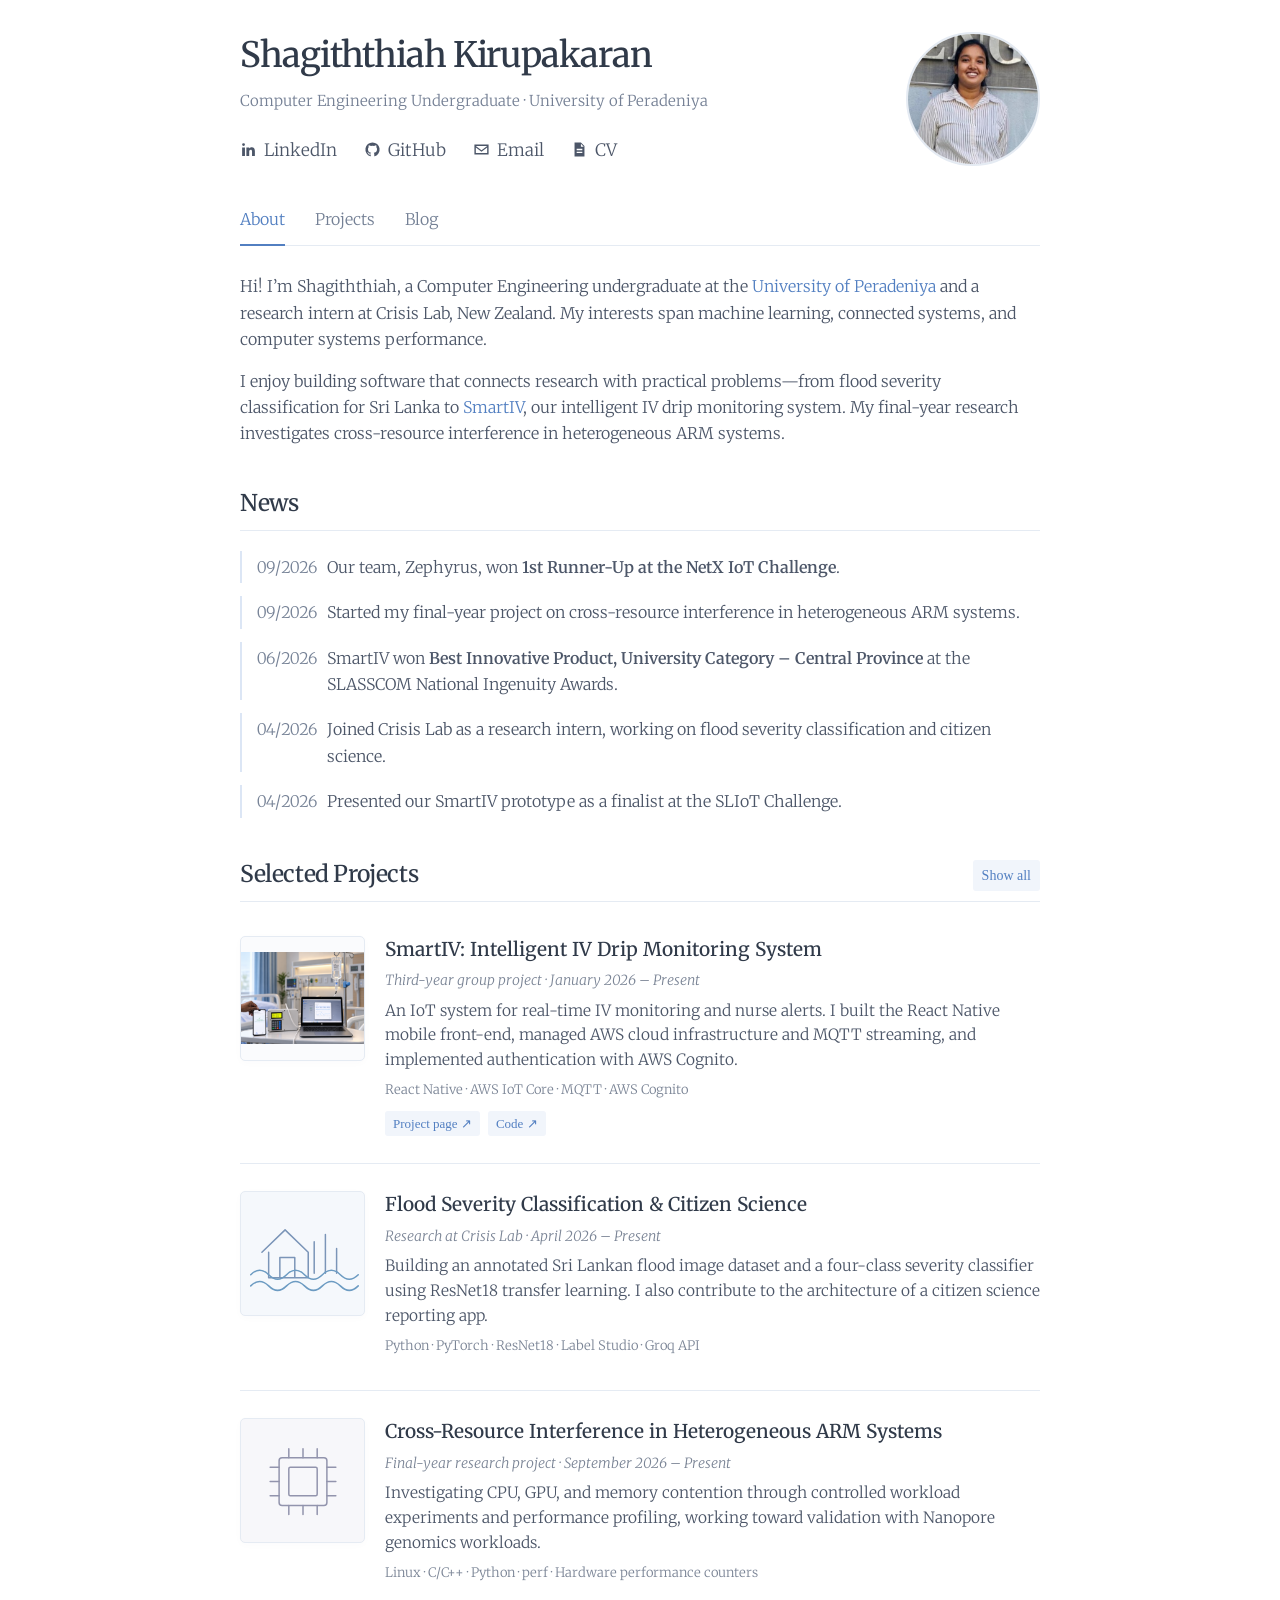
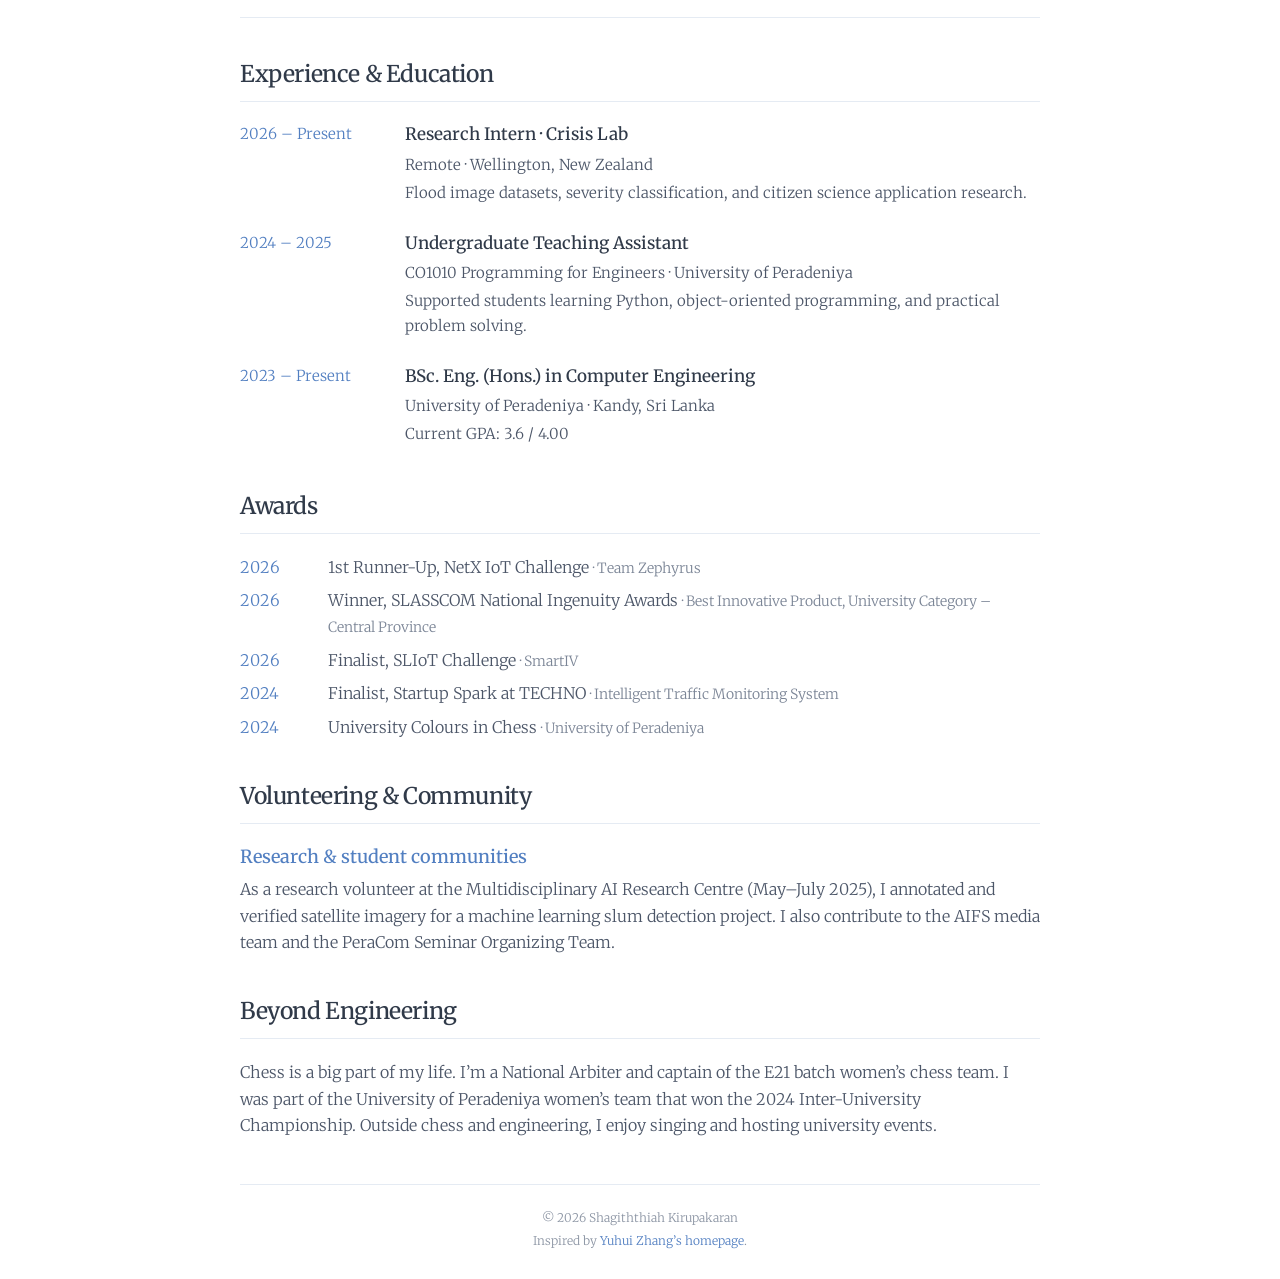
==== docs/index.html @ 78254ad8 "Serve portfolio homepage explicitly and match reference typography" ====
<!doctype html>
<html lang="en">
<head>
  <meta charset="utf-8">
  <meta name="viewport" content="width=device-width, initial-scale=1">
  <meta name="description" content="Shagiththiah Kirupakaran — Computer Engineering undergraduate at the University of Peradeniya. Research, software, connected systems, and writing.">
  <meta name="theme-color" content="#ffffff">
  <title>Shagiththiah Kirupakaran</title>
  <link rel="icon" href="assets/favicon.svg" type="image/svg+xml">
  <link rel="preconnect" href="https://fonts.googleapis.com">
  <link rel="preconnect" href="https://fonts.gstatic.com" crossorigin>
  <link href="https://fonts.googleapis.com/css2?family=Merriweather:wght@300;400;500;600&display=swap" rel="stylesheet">
  <link rel="stylesheet" href="style.css?v=20261015b">
  <script src="script.js?v=20261015b" defer></script>
</head>
<body>
  <a class="skip-link" href="#main">Skip to content</a>
  <div class="page">
    <header class="profile">
      <div class="profile-copy">
        <h1>Shagiththiah Kirupakaran</h1>
        <p class="subtitle">Computer Engineering Undergraduate · University of Peradeniya</p>
        <div class="social-links">
          <a href="https://www.linkedin.com/in/shagiththiah-kirupakaran-608457254" target="_blank" rel="noopener noreferrer"><svg aria-hidden="true" viewBox="0 0 24 24"><path d="M5 3a2 2 0 1 0 0 4 2 2 0 0 0 0-4ZM3 9h4v12H3V9Zm6 0h4v1.7c.7-1.2 1.8-2 3.6-2 3.1 0 4.4 1.8 4.4 5.4V21h-4v-6.1c0-1.8-.6-2.7-1.9-2.7-1.4 0-2.1 1-2.1 2.7V21H9V9Z"/></svg>LinkedIn</a>
          <a href="https://github.com/shagiththiah" target="_blank" rel="noopener noreferrer"><svg aria-hidden="true" viewBox="0 0 24 24"><path d="M12 2a10 10 0 0 0-3.16 19.49c.5.09.68-.22.68-.48v-1.86c-2.78.6-3.37-1.18-3.37-1.18-.45-1.15-1.11-1.46-1.11-1.46-.91-.62.07-.61.07-.61 1 .07 1.53 1.03 1.53 1.03.89 1.53 2.34 1.09 2.91.83.09-.65.35-1.09.64-1.34-2.22-.25-4.56-1.11-4.56-4.94 0-1.09.39-1.99 1.03-2.69-.1-.25-.45-1.27.1-2.65 0 0 .84-.27 2.75 1.03a9.6 9.6 0 0 1 5 0c1.91-1.3 2.75-1.03 2.75-1.03.55 1.38.2 2.4.1 2.65.64.7 1.03 1.6 1.03 2.69 0 3.84-2.34 4.69-4.57 4.94.36.31.68.92.68 1.85v2.74c0 .27.18.58.69.48A10 10 0 0 0 12 2Z"/></svg>GitHub</a>
          <a href="mailto:shagikirupa16@gmail.com"><svg aria-hidden="true" viewBox="0 0 24 24"><path d="M2 5h20v14H2V5Zm2 2 8 6 8-6H4Zm16 10V9l-8 6-8-6v8h16Z"/></svg>Email</a>
          <a href="assets/shagiththiah-kirupakaran-cv.pdf" target="_blank" rel="noopener"><svg aria-hidden="true" viewBox="0 0 24 24"><path d="M5 2h9l5 5v15H5V2Zm9 2v4h4l-4-4ZM8 11v2h8v-2H8Zm0 4v2h8v-2H8Z"/></svg>CV</a>
        </div>
      </div>
      <div class="portrait"><img src="assets/profile.jpeg" alt="Shagiththiah Kirupakaran" width="134" height="134"></div>
    </header>
    <nav class="tabs" aria-label="Main navigation">
      <a href="#about" data-page="about" aria-current="page">About</a>
      <a href="#projects" data-page="projects">Projects</a>
      <a href="#blog" data-page="blog">Blog</a>
    </nav>
    <main id="main" tabindex="-1">
      <div id="about-page">
        <section class="introduction" aria-label="About me">
          <p>Hi! I’m Shagiththiah, a Computer Engineering undergraduate at the <a href="https://www.pdn.ac.lk/">University of Peradeniya</a> and a research intern at Crisis Lab, New Zealand. My interests span machine learning, connected systems, and computer systems performance.</p>
          <p>I enjoy building software that connects research with practical problems—from flood severity classification for Sri Lanka to <a href="https://cepdnaclk.github.io/e21-3yp-Smart-IV/">SmartIV</a>, our intelligent IV drip monitoring system. My final-year research investigates cross-resource interference in heterogeneous ARM systems.</p>
        </section>
        <section class="section" aria-labelledby="news-heading">
          <h2 id="news-heading">News</h2>
          <ul class="news-list">
            <li><time datetime="2026-09">09/2026</time><span>Our team, Zephyrus, won <strong>1st Runner-Up at the NetX IoT Challenge</strong>.</span></li>
            <li><time datetime="2026-09">09/2026</time><span>Started my final-year project on cross-resource interference in heterogeneous ARM systems.</span></li>
            <li><time datetime="2026-06">06/2026</time><span>SmartIV won <strong>Best Innovative Product, University Category – Central Province</strong> at the SLASSCOM National Ingenuity Awards.</span></li>
            <li><time datetime="2026-04">04/2026</time><span>Joined Crisis Lab as a research intern, working on flood severity classification and citizen science.</span></li>
            <li><time datetime="2026-04">04/2026</time><span>Presented our SmartIV prototype as a finalist at the SLIoT Challenge.</span></li>
          </ul>
        </section>
        <section class="section" id="projects-section" aria-labelledby="projects-heading">
          <div class="section-heading"><h2 id="projects-heading">Selected Projects</h2><button class="subtle-button" id="show-projects" aria-expanded="false" aria-controls="more-projects">Show all</button></div>
          <article class="project">
            <a class="project-image" href="https://cepdnaclk.github.io/e21-3yp-Smart-IV/" aria-label="View SmartIV project"><img src="assets/smartiv.png" alt="SmartIV bedside monitoring device" width="150" height="140" loading="lazy"></a>
            <div><h3><a href="https://cepdnaclk.github.io/e21-3yp-Smart-IV/">SmartIV: Intelligent IV Drip Monitoring System</a></h3><p class="project-meta">Third-year group project · January 2026 – Present</p><p>An IoT system for real-time IV monitoring and nurse alerts. I built the React Native mobile front-end, managed AWS cloud infrastructure and MQTT streaming, and implemented authentication with AWS Cognito.</p><p class="technologies">React Native · AWS IoT Core · MQTT · AWS Cognito</p><div class="resource-links"><a href="https://cepdnaclk.github.io/e21-3yp-Smart-IV/">Project page ↗</a><a href="https://github.com/cepdnaclk/e21-3yp-Smart-IV">Code ↗</a></div></div>
          </article>
          <article class="project">
            <div class="project-graphic flood" aria-hidden="true"><svg viewBox="0 0 150 120"><path d="M20 58 51 28 82 58V92H29V58M44 92V65H64V92M90 44V86M105 34V86M120 53V86"/><path class="water" d="M5 88q12-12 24 0t24 0t24 0t24 0t24 0t24 0M5 103q12-12 24 0t24 0t24 0t24 0t24 0t24 0"/></svg></div>
            <div><h3>Flood Severity Classification &amp; Citizen Science</h3><p class="project-meta">Research at Crisis Lab · April 2026 – Present</p><p>Building an annotated Sri Lankan flood image dataset and a four-class severity classifier using ResNet18 transfer learning. I also contribute to the architecture of a citizen science reporting app.</p><p class="technologies">Python · PyTorch · ResNet18 · Label Studio · Groq API</p></div>
          </article>
          <article class="project">
            <div class="project-graphic chip" aria-hidden="true"><svg viewBox="0 0 150 120"><rect x="43" y="29" width="64" height="64" rx="4"/><rect x="56" y="42" width="38" height="38" rx="2"/><path d="M56 17v12m19-12v12m19-12v12M56 93v12m19-12v12m19-12v12M31 42h12m-12 19h12m-12 19h12m64-38h12m-12 19h12m-12 19h12"/></svg></div>
            <div><h3>Cross-Resource Interference in Heterogeneous ARM Systems</h3><p class="project-meta">Final-year research project · September 2026 – Present</p><p>Investigating CPU, GPU, and memory contention through controlled workload experiments and performance profiling, working toward validation with Nanopore genomics workloads.</p><p class="technologies">Linux · C/C++ · Python · perf · Hardware performance counters</p></div>
          </article>
          <div id="more-projects" hidden>
            <article class="project text-project"><div><h3>Voting Dynamics Using Agent-Based Modelling</h3><p class="project-meta">Personal project · December 2025</p><p>Simulated opinion formation and polarization across social networks, exploring how social influence, noise, and committed voters affect consensus.</p><p class="technologies">Python · NumPy · NetworkX · Matplotlib</p></div></article>
            <article class="project text-project"><div><h3>EngEx 2025 Registration Portal</h3><p class="project-meta">Second-year group project · August – November 2025</p><p>Developed authentication and individual/batch visitor registration with JWT sessions, integrated with RFID tag linking for the engineering exhibition.</p><p class="technologies">React · Node.js · Express · PostgreSQL</p></div></article>
          </div>
        </section>
        <section class="section" aria-labelledby="experience-heading"><h2 id="experience-heading">Experience &amp; Education</h2>
          <div class="detail-row"><span class="date">2026 – Present</span><div><h3>Research Intern · Crisis Lab</h3><p>Remote · Wellington, New Zealand</p><p>Flood image datasets, severity classification, and citizen science application research.</p></div></div>
          <div class="detail-row"><span class="date">2024 – 2025</span><div><h3>Undergraduate Teaching Assistant</h3><p>CO1010 Programming for Engineers · University of Peradeniya</p><p>Supported students learning Python, object-oriented programming, and practical problem solving.</p></div></div>
          <div class="detail-row"><span class="date">2023 – Present</span><div><h3>BSc. Eng. (Hons.) in Computer Engineering</h3><p>University of Peradeniya · Kandy, Sri Lanka</p><p>Current GPA: 3.6 / 4.00</p></div></div>
        </section>
        <section class="section" aria-labelledby="awards-heading"><h2 id="awards-heading">Awards</h2><dl class="awards">
          <div><dt>2026</dt><dd>1st Runner-Up, NetX IoT Challenge <span>· Team Zephyrus</span></dd></div>
          <div><dt>2026</dt><dd>Winner, SLASSCOM National Ingenuity Awards <span>· Best Innovative Product, University Category – Central Province</span></dd></div>
          <div><dt>2026</dt><dd>Finalist, SLIoT Challenge <span>· SmartIV</span></dd></div>
          <div><dt>2024</dt><dd>Finalist, Startup Spark at TECHNO <span>· Intelligent Traffic Monitoring System</span></dd></div>
          <div><dt>2024</dt><dd>University Colours in Chess <span>· University of Peradeniya</span></dd></div>
        </dl></section>
        <section class="section" aria-labelledby="service-heading"><h2 id="service-heading">Volunteering &amp; Community</h2>
          <h3 class="blue-heading">Research &amp; student communities</h3><p>As a research volunteer at the Multidisciplinary AI Research Centre (May–July 2025), I annotated and verified satellite imagery for a machine learning slum detection project. I also contribute to the AIFS media team and the PeraCom Seminar Organizing Team.</p>
        </section>
        <section class="section" aria-labelledby="beyond-heading"><h2 id="beyond-heading">Beyond Engineering</h2><p>Chess is a big part of my life. I’m a National Arbiter and captain of the E21 batch women’s chess team. I was part of the University of Peradeniya women’s team that won the 2024 Inter-University Championship. Outside chess and engineering, I enjoy singing and hosting university events.</p></section>
      </div>
      <section id="blog-page" class="section blog-page" hidden aria-labelledby="blog-heading">
        <h2 id="blog-heading">Blog</h2><p class="blog-intro">Notes on research, engineering, and things I’m learning along the way.</p>
        <div class="empty-blog"><svg aria-hidden="true" viewBox="0 0 48 48"><path d="M12 7h19l6 6v28H12V7Zm18 0v8h7M18 22h13M18 28h13M18 34h8"/></svg><h3>Writing is on the way.</h3><p>No posts published yet. Check back for future notes.</p><a href="#projects">Explore my projects in the meantime →</a></div>
      </section>
    </main>
    <footer><p>© <span id="year">2026</span> Shagiththiah Kirupakaran</p><p>Inspired by <a href="https://cs.stanford.edu/~yuhuiz/">Yuhui Zhang’s homepage</a>.</p></footer>
  </div>
</body>
</html>
---- docs/style.css ----
:root{color-scheme:light;--text:#4c5668;--heading:#303a49;--blue:#527fc1;--rule:#e5ebf3;--soft:#f1f5fb}*{box-sizing:border-box}html{scroll-behavior:smooth;scroll-padding-top:28px}body{margin:0;background:#fff;color:var(--text);font-family:'Merriweather',Georgia,'Times New Roman',serif;font-size:16px;font-weight:300;line-height:1.65}a{color:var(--blue);text-decoration:none}a:hover{text-decoration:underline}a:focus-visible,button:focus-visible{outline:2px solid var(--blue);outline-offset:5px}.page{max-width:848px;margin:0 auto;padding:32px 24px 24px}.profile{display:flex;align-items:center;justify-content:space-between;gap:32px;padding-bottom:30px}.profile-copy{flex:1}h1{font-size:35px;font-weight:500;letter-spacing:-1.1px;line-height:1.25;margin:0 0 11px;color:var(--heading)}.subtitle{font-size:15px;margin:0 0 22px;color:#758095}.social-links{display:flex;gap:27px;flex-wrap:wrap}.social-links a{display:inline-flex;align-items:center;gap:7px;color:var(--text);font-size:17px}.social-links svg{height:17px;width:17px;fill:currentColor}.portrait{height:134px;width:134px;flex-shrink:0;display:grid;place-items:center;border-radius:50%;border:2px solid var(--rule);background:#f1f5f9;overflow:hidden;color:#7384a0;font-size:37px}.portrait img{width:100%;height:100%;object-fit:cover}.tabs{display:flex;gap:30px;border-bottom:1px solid var(--rule);margin-bottom:27px}.tabs a{padding:10px 0 12px;color:#748095;font-size:16px;border-bottom:2px solid transparent;margin-bottom:-1px}.tabs a[aria-current=page]{color:var(--blue);border-color:var(--blue)}.introduction p{margin:0 0 15px}.section{margin-top:40px}h2{font-size:23px;line-height:1.35;color:var(--heading);font-weight:500;margin:0 0 20px;padding-bottom:12px;border-bottom:1px solid var(--rule);letter-spacing:-.4px}h3{font-size:19px;line-height:1.45;font-weight:500;color:var(--heading);margin:0 0 6px}p{margin:0 0 12px}strong{font-weight:600}.news-list{list-style:none;margin:0;padding:0;display:grid;gap:13px}.news-list li{border-left:2px solid #dce6f5;padding:3px 0 3px 15px;display:flex;gap:10px;font-size:16px}.news-list time{white-space:nowrap;color:#778397;font-variant-numeric:tabular-nums}.section-heading{display:flex;align-items:start;justify-content:space-between;gap:15px;border-bottom:1px solid var(--rule);margin-bottom:7px}.section-heading h2{border:0;margin:0}.subtle-button,.resource-links a{font:14px/1.5 Georgia,serif;background:var(--soft);color:var(--blue);border:0;border-radius:3px;padding:5px 9px}.subtle-button{cursor:pointer;margin-top:2px}.subtle-button:hover{background:#e7eef9}.project{display:grid;grid-template-columns:125px 1fr;gap:20px;padding:27px 0;border-bottom:1px solid var(--rule)}.project h3 a{color:var(--heading)}.project p{font-size:15.5px;margin:0 0 7px;line-height:1.6}.project .project-meta{color:#7b8596;font-size:14px;font-style:italic}.project .technologies{color:#7b8596;font-size:13px}.project-image,.project-graphic{height:125px;width:125px;border:1px solid var(--rule);border-radius:5px;overflow:hidden;box-shadow:0 2px 8px #25395d05;background:#fafbfd}.project-image img{width:100%;height:100%;object-fit:contain}.project-graphic{display:grid;place-items:center;background:#f5f8fc}.project-graphic svg{width:112px;fill:none;stroke:#7b95b8;stroke-width:2;stroke-linejoin:round;stroke-linecap:round}.project-graphic .water{stroke:#6c9bc2}.chip{background:#f7f7fa}.chip svg{stroke:#9294ad}.resource-links{display:flex;gap:8px;margin-top:10px}.resource-links a{font-size:13px;padding:3px 8px}.text-project{display:block;padding-left:145px}.detail-row{display:grid;grid-template-columns:142px 1fr;gap:23px;margin-bottom:22px}.date{font-size:15px;color:var(--blue)}.detail-row h3{font-size:17px}.detail-row p{font-size:15px;margin:0 0 3px}.awards{margin:0}.awards>div{display:grid;grid-template-columns:70px 1fr;gap:18px;margin:7px 0}.awards dt{color:var(--blue)}.awards dd{margin:0;font-size:16px}.awards dd span{color:#7b8596;font-size:14px}.blue-heading{color:var(--blue);font-size:18px}.blog-page{margin-top:32px;min-height:430px}.blog-intro{color:#758095}.empty-blog{text-align:center;padding:55px 20px 65px;margin-top:30px;background:#fafbfd;border:1px solid var(--rule);border-radius:4px}.empty-blog svg{width:43px;fill:none;stroke:#8da3c0;stroke-width:1.5;margin-bottom:16px}.empty-blog h3{font-size:23px}.empty-blog p{color:#7b8596;font-size:16px}.empty-blog a{font-size:15px}footer{border-top:1px solid var(--rule);margin-top:45px;padding-top:23px;text-align:center;color:#8b94a3;font-size:12px}footer p{margin:0 0 4px}.skip-link{position:absolute;top:-60px;left:15px;background:white;padding:10px;z-index:5}.skip-link:focus{top:10px}[hidden]{display:none!important}main:focus{outline:none}@media(min-width:1450px){.page{padding-top:32px}}@media(max-width:650px){body{font-size:16px}.page{padding:30px 22px 20px}.profile{gap:16px;align-items:flex-start;padding-bottom:22px}h1{font-size:27px;letter-spacing:-.7px}.subtitle{font-size:13px;margin-bottom:16px}.portrait{height:83px;width:83px;font-size:26px}.social-links{gap:13px}.social-links a{font-size:14px;gap:4px}.social-links svg{height:14px;width:14px}.tabs{gap:28px}.section{margin-top:32px}h2{font-size:24px}.news-list li{display:block;font-size:15px}.news-list time{margin-right:9px}.project{grid-template-columns:95px 1fr;gap:16px;padding:22px 0}.project-image,.project-graphic{width:95px;height:95px}.project-graphic svg{width:85px}.project h3{font-size:17px}.project p{font-size:14px}.text-project{padding-left:0}.detail-row{grid-template-columns:100px 1fr;gap:10px}.date{font-size:13px}.awards>div{grid-template-columns:43px 1fr;gap:13px}.awards dd{font-size:15px}}@media(max-width:400px){.page{padding-left:17px;padding-right:17px}.portrait{width:65px;height:65px}h1{font-size:24px}.project{grid-template-columns:1fr}.project-image,.project-graphic{width:110px;height:100px}.social-links{gap:10px}}@media(prefers-reduced-motion:reduce){html{scroll-behavior:auto}}

.portrait img{object-position:50% 22%;transform:scale(1.65);transform-origin:50% 22%}
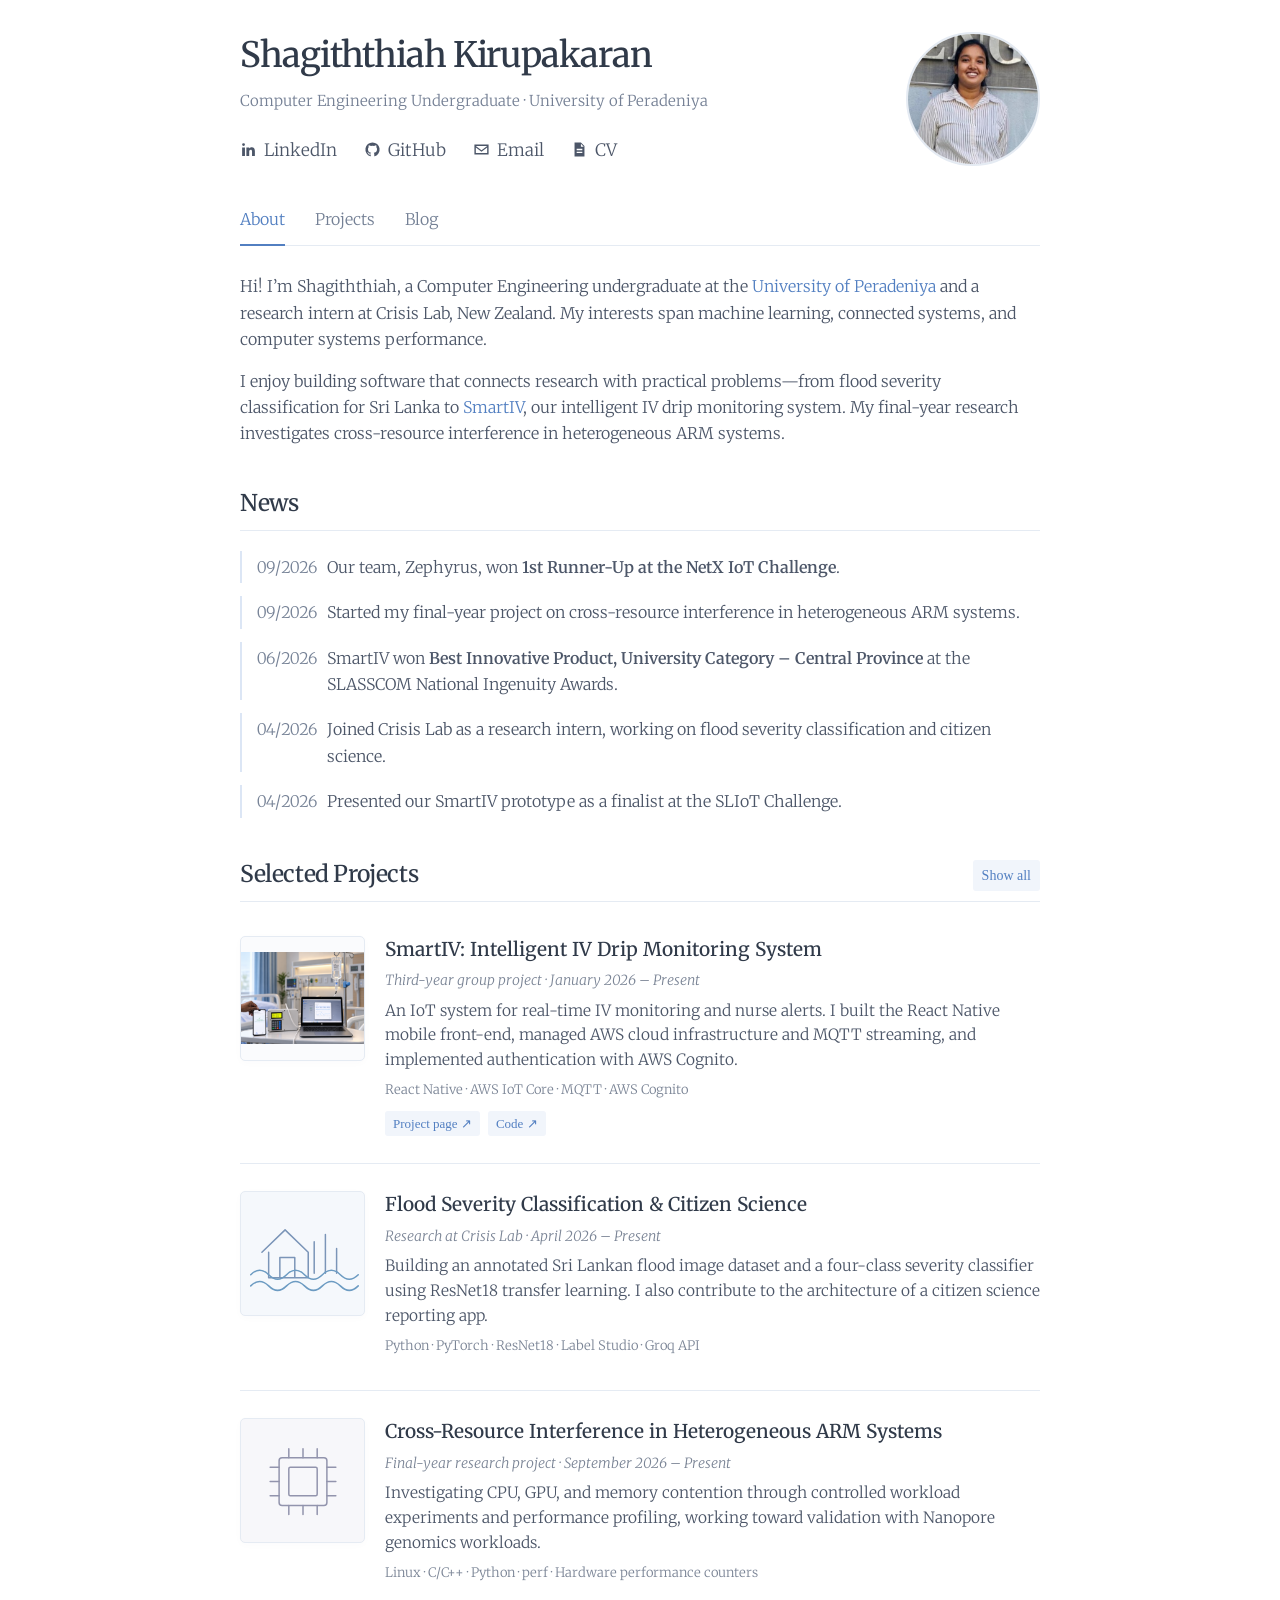
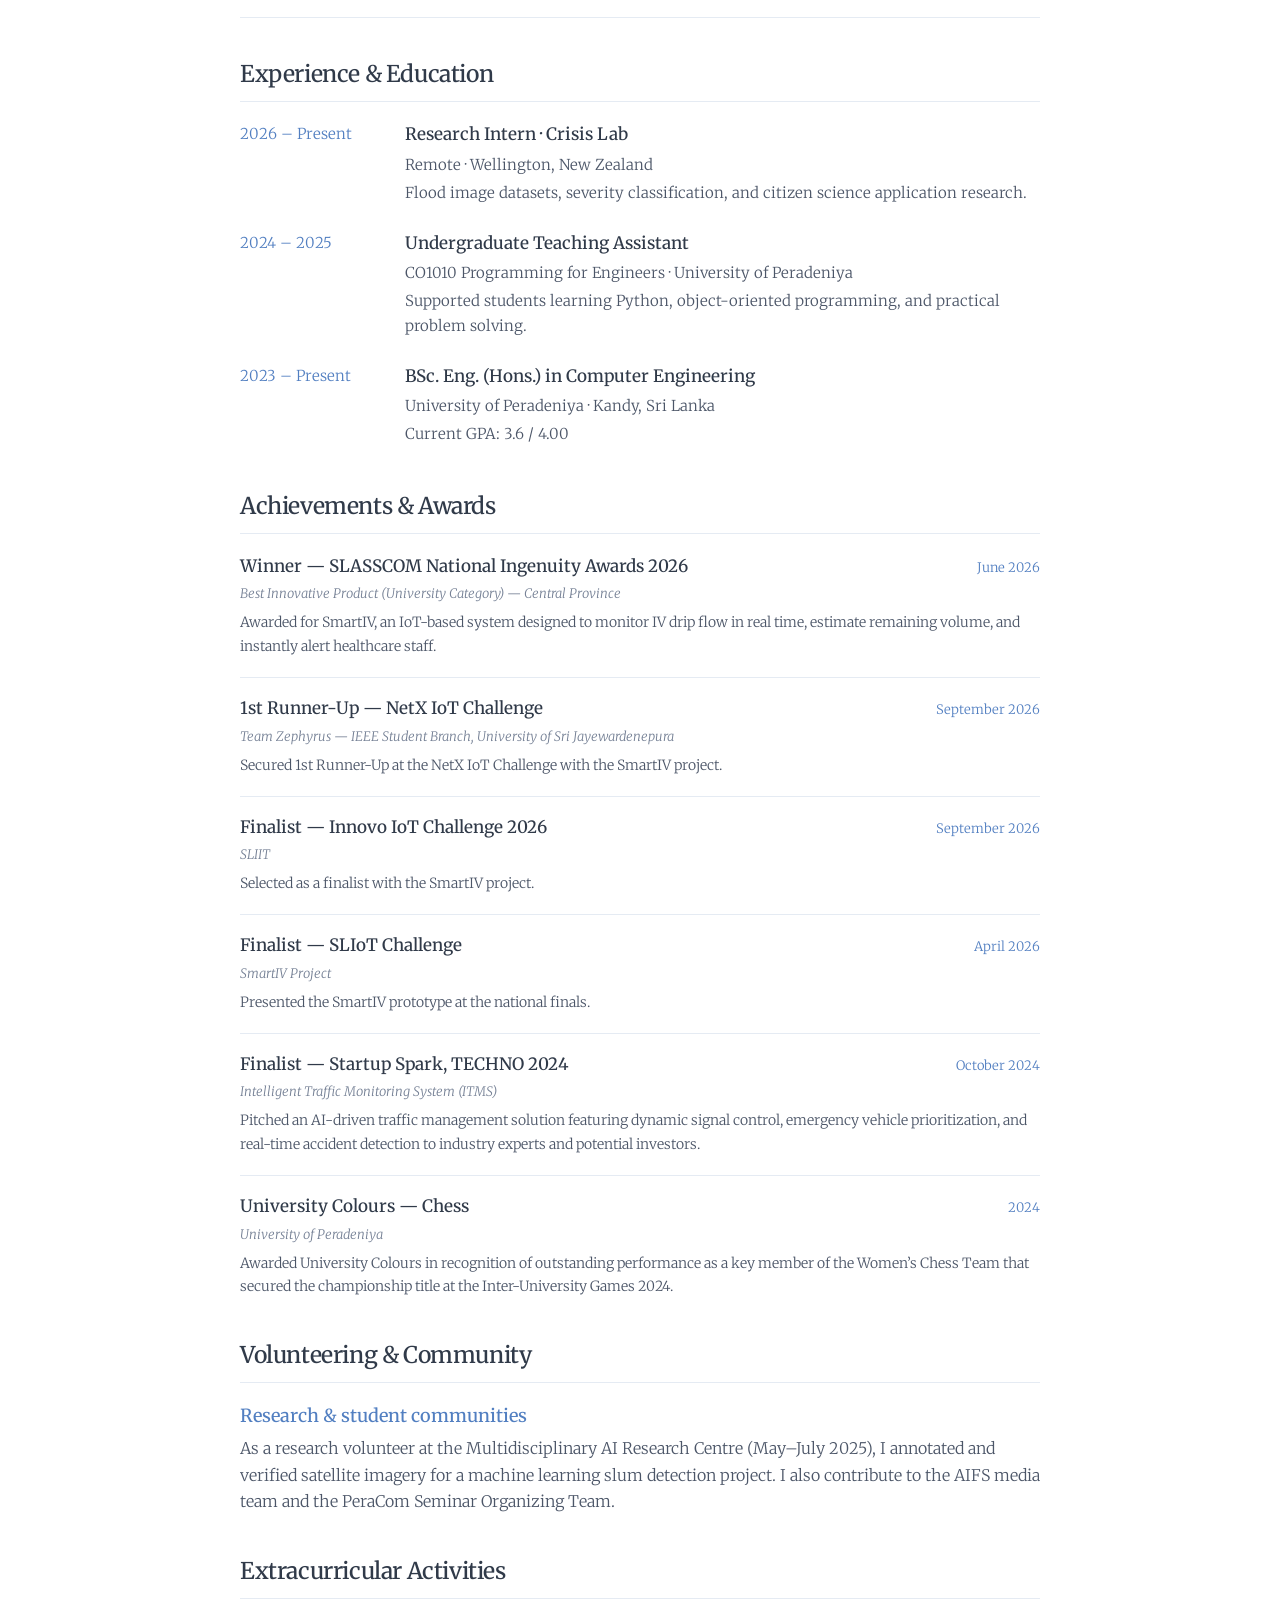
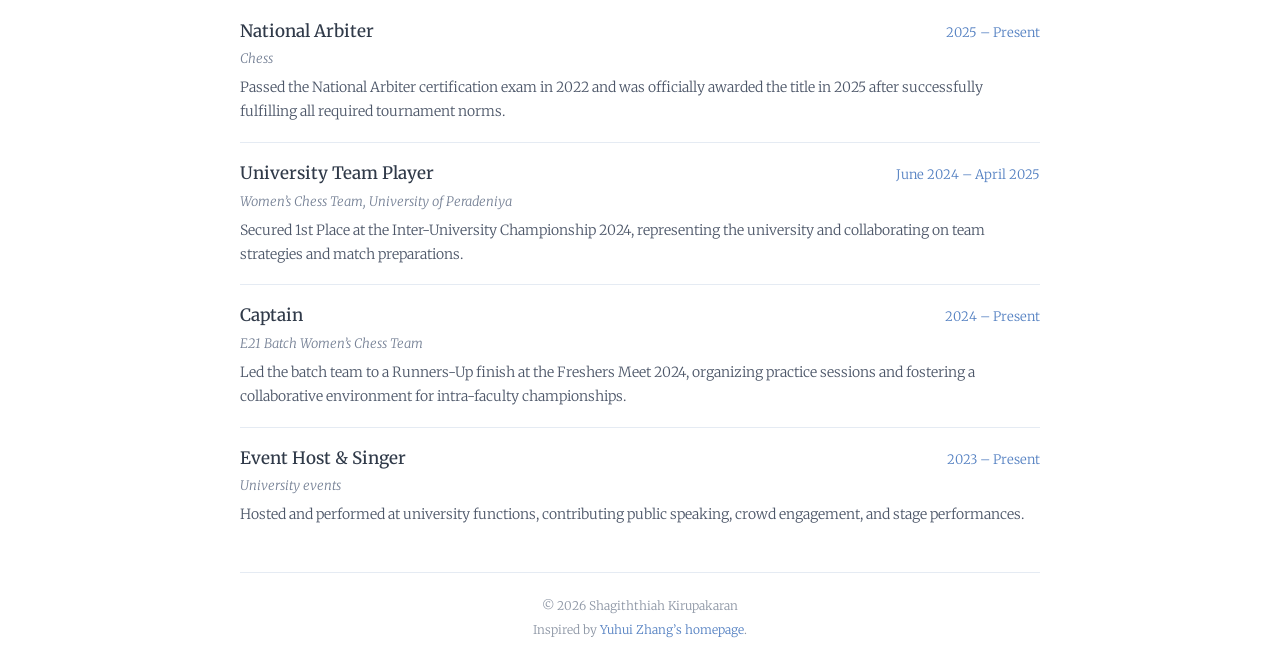
==== commit aba78fdc: "Expand awards and separate extracurricular roles with dates and descriptions" ====
--- a/docs/index.html
+++ b/docs/index.html
@@ -10,8 +10,8 @@
   <link rel="preconnect" href="https://fonts.googleapis.com">
   <link rel="preconnect" href="https://fonts.gstatic.com" crossorigin>
   <link href="https://fonts.googleapis.com/css2?family=Merriweather:wght@300;400;500;600&display=swap" rel="stylesheet">
-  <link rel="stylesheet" href="style.css?v=20261015b">
-  <script src="script.js?v=20261015b" defer></script>
+  <link rel="stylesheet" href="style.css?v=20261015c">
+  <script src="script.js?v=20261015c" defer></script>
 </head>
 <body>
   <a class="skip-link" href="#main">Skip to content</a>
@@ -74,17 +74,69 @@
           <div class="detail-row"><span class="date">2024 – 2025</span><div><h3>Undergraduate Teaching Assistant</h3><p>CO1010 Programming for Engineers · University of Peradeniya</p><p>Supported students learning Python, object-oriented programming, and practical problem solving.</p></div></div>
           <div class="detail-row"><span class="date">2023 – Present</span><div><h3>BSc. Eng. (Hons.) in Computer Engineering</h3><p>University of Peradeniya · Kandy, Sri Lanka</p><p>Current GPA: 3.6 / 4.00</p></div></div>
         </section>
-        <section class="section" aria-labelledby="awards-heading"><h2 id="awards-heading">Awards</h2><dl class="awards">
-          <div><dt>2026</dt><dd>1st Runner-Up, NetX IoT Challenge <span>· Team Zephyrus</span></dd></div>
-          <div><dt>2026</dt><dd>Winner, SLASSCOM National Ingenuity Awards <span>· Best Innovative Product, University Category – Central Province</span></dd></div>
-          <div><dt>2026</dt><dd>Finalist, SLIoT Challenge <span>· SmartIV</span></dd></div>
-          <div><dt>2024</dt><dd>Finalist, Startup Spark at TECHNO <span>· Intelligent Traffic Monitoring System</span></dd></div>
-          <div><dt>2024</dt><dd>University Colours in Chess <span>· University of Peradeniya</span></dd></div>
-        </dl></section>
+        <section class="section" aria-labelledby="awards-heading">
+          <h2 id="awards-heading">Achievements &amp; Awards</h2>
+          <div class="achievement-list">
+            <article class="achievement">
+              <div class="entry-heading"><h3>Winner — SLASSCOM National Ingenuity Awards 2026</h3><span class="date">June 2026</span></div>
+              <p class="entry-context">Best Innovative Product (University Category) — Central Province</p>
+              <p>Awarded for SmartIV, an IoT-based system designed to monitor IV drip flow in real time, estimate remaining volume, and instantly alert healthcare staff.</p>
+            </article>
+            <article class="achievement">
+              <div class="entry-heading"><h3>1st Runner-Up — NetX IoT Challenge</h3><span class="date">September 2026</span></div>
+              <p class="entry-context">Team Zephyrus — IEEE Student Branch, University of Sri Jayewardenepura</p>
+              <p>Secured 1st Runner-Up at the NetX IoT Challenge with the SmartIV project.</p>
+            </article>
+            <article class="achievement">
+              <div class="entry-heading"><h3>Finalist — Innovo IoT Challenge 2026</h3><span class="date">September 2026</span></div>
+              <p class="entry-context">SLIIT</p>
+              <p>Selected as a finalist with the SmartIV project.</p>
+            </article>
+            <article class="achievement">
+              <div class="entry-heading"><h3>Finalist — SLIoT Challenge</h3><span class="date">April 2026</span></div>
+              <p class="entry-context">SmartIV Project</p>
+              <p>Presented the SmartIV prototype at the national finals.</p>
+            </article>
+            <article class="achievement">
+              <div class="entry-heading"><h3>Finalist — Startup Spark, TECHNO 2024</h3><span class="date">October 2024</span></div>
+              <p class="entry-context">Intelligent Traffic Monitoring System (ITMS)</p>
+              <p>Pitched an AI-driven traffic management solution featuring dynamic signal control, emergency vehicle prioritization, and real-time accident detection to industry experts and potential investors.</p>
+            </article>
+            <article class="achievement">
+              <div class="entry-heading"><h3>University Colours — Chess</h3><span class="date">2024</span></div>
+              <p class="entry-context">University of Peradeniya</p>
+              <p>Awarded University Colours in recognition of outstanding performance as a key member of the Women’s Chess Team that secured the championship title at the Inter-University Games 2024.</p>
+            </article>
+          </div>
+        </section>
         <section class="section" aria-labelledby="service-heading"><h2 id="service-heading">Volunteering &amp; Community</h2>
           <h3 class="blue-heading">Research &amp; student communities</h3><p>As a research volunteer at the Multidisciplinary AI Research Centre (May–July 2025), I annotated and verified satellite imagery for a machine learning slum detection project. I also contribute to the AIFS media team and the PeraCom Seminar Organizing Team.</p>
         </section>
-        <section class="section" aria-labelledby="beyond-heading"><h2 id="beyond-heading">Beyond Engineering</h2><p>Chess is a big part of my life. I’m a National Arbiter and captain of the E21 batch women’s chess team. I was part of the University of Peradeniya women’s team that won the 2024 Inter-University Championship. Outside chess and engineering, I enjoy singing and hosting university events.</p></section>
+        <section class="section" aria-labelledby="activities-heading">
+          <h2 id="activities-heading">Extracurricular Activities</h2>
+          <div class="achievement-list">
+            <article class="achievement">
+              <div class="entry-heading"><h3>National Arbiter</h3><span class="date">2025 – Present</span></div>
+              <p class="entry-context">Chess</p>
+              <p>Passed the National Arbiter certification exam in 2022 and was officially awarded the title in 2025 after successfully fulfilling all required tournament norms.</p>
+            </article>
+            <article class="achievement">
+              <div class="entry-heading"><h3>University Team Player</h3><span class="date">June 2024 – April 2025</span></div>
+              <p class="entry-context">Women’s Chess Team, University of Peradeniya</p>
+              <p>Secured 1st Place at the Inter-University Championship 2024, representing the university and collaborating on team strategies and match preparations.</p>
+            </article>
+            <article class="achievement">
+              <div class="entry-heading"><h3>Captain</h3><span class="date">2024 – Present</span></div>
+              <p class="entry-context">E21 Batch Women’s Chess Team</p>
+              <p>Led the batch team to a Runners-Up finish at the Freshers Meet 2024, organizing practice sessions and fostering a collaborative environment for intra-faculty championships.</p>
+            </article>
+            <article class="achievement">
+              <div class="entry-heading"><h3>Event Host &amp; Singer</h3><span class="date">2023 – Present</span></div>
+              <p class="entry-context">University events</p>
+              <p>Hosted and performed at university functions, contributing public speaking, crowd engagement, and stage performances.</p>
+            </article>
+          </div>
+        </section>
       </div>
       <section id="blog-page" class="section blog-page" hidden aria-labelledby="blog-heading">
         <h2 id="blog-heading">Blog</h2><p class="blog-intro">Notes on research, engineering, and things I’m learning along the way.</p>
--- a/docs/style.css
+++ b/docs/style.css
@@ -1,3 +1,13 @@
 :root{color-scheme:light;--text:#4c5668;--heading:#303a49;--blue:#527fc1;--rule:#e5ebf3;--soft:#f1f5fb}*{box-sizing:border-box}html{scroll-behavior:smooth;scroll-padding-top:28px}body{margin:0;background:#fff;color:var(--text);font-family:'Merriweather',Georgia,'Times New Roman',serif;font-size:16px;font-weight:300;line-height:1.65}a{color:var(--blue);text-decoration:none}a:hover{text-decoration:underline}a:focus-visible,button:focus-visible{outline:2px solid var(--blue);outline-offset:5px}.page{max-width:848px;margin:0 auto;padding:32px 24px 24px}.profile{display:flex;align-items:center;justify-content:space-between;gap:32px;padding-bottom:30px}.profile-copy{flex:1}h1{font-size:35px;font-weight:500;letter-spacing:-1.1px;line-height:1.25;margin:0 0 11px;color:var(--heading)}.subtitle{font-size:15px;margin:0 0 22px;color:#758095}.social-links{display:flex;gap:27px;flex-wrap:wrap}.social-links a{display:inline-flex;align-items:center;gap:7px;color:var(--text);font-size:17px}.social-links svg{height:17px;width:17px;fill:currentColor}.portrait{height:134px;width:134px;flex-shrink:0;display:grid;place-items:center;border-radius:50%;border:2px solid var(--rule);background:#f1f5f9;overflow:hidden;color:#7384a0;font-size:37px}.portrait img{width:100%;height:100%;object-fit:cover}.tabs{display:flex;gap:30px;border-bottom:1px solid var(--rule);margin-bottom:27px}.tabs a{padding:10px 0 12px;color:#748095;font-size:16px;border-bottom:2px solid transparent;margin-bottom:-1px}.tabs a[aria-current=page]{color:var(--blue);border-color:var(--blue)}.introduction p{margin:0 0 15px}.section{margin-top:40px}h2{font-size:23px;line-height:1.35;color:var(--heading);font-weight:500;margin:0 0 20px;padding-bottom:12px;border-bottom:1px solid var(--rule);letter-spacing:-.4px}h3{font-size:19px;line-height:1.45;font-weight:500;color:var(--heading);margin:0 0 6px}p{margin:0 0 12px}strong{font-weight:600}.news-list{list-style:none;margin:0;padding:0;display:grid;gap:13px}.news-list li{border-left:2px solid #dce6f5;padding:3px 0 3px 15px;display:flex;gap:10px;font-size:16px}.news-list time{white-space:nowrap;color:#778397;font-variant-numeric:tabular-nums}.section-heading{display:flex;align-items:start;justify-content:space-between;gap:15px;border-bottom:1px solid var(--rule);margin-bottom:7px}.section-heading h2{border:0;margin:0}.subtle-button,.resource-links a{font:14px/1.5 Georgia,serif;background:var(--soft);color:var(--blue);border:0;border-radius:3px;padding:5px 9px}.subtle-button{cursor:pointer;margin-top:2px}.subtle-button:hover{background:#e7eef9}.project{display:grid;grid-template-columns:125px 1fr;gap:20px;padding:27px 0;border-bottom:1px solid var(--rule)}.project h3 a{color:var(--heading)}.project p{font-size:15.5px;margin:0 0 7px;line-height:1.6}.project .project-meta{color:#7b8596;font-size:14px;font-style:italic}.project .technologies{color:#7b8596;font-size:13px}.project-image,.project-graphic{height:125px;width:125px;border:1px solid var(--rule);border-radius:5px;overflow:hidden;box-shadow:0 2px 8px #25395d05;background:#fafbfd}.project-image img{width:100%;height:100%;object-fit:contain}.project-graphic{display:grid;place-items:center;background:#f5f8fc}.project-graphic svg{width:112px;fill:none;stroke:#7b95b8;stroke-width:2;stroke-linejoin:round;stroke-linecap:round}.project-graphic .water{stroke:#6c9bc2}.chip{background:#f7f7fa}.chip svg{stroke:#9294ad}.resource-links{display:flex;gap:8px;margin-top:10px}.resource-links a{font-size:13px;padding:3px 8px}.text-project{display:block;padding-left:145px}.detail-row{display:grid;grid-template-columns:142px 1fr;gap:23px;margin-bottom:22px}.date{font-size:15px;color:var(--blue)}.detail-row h3{font-size:17px}.detail-row p{font-size:15px;margin:0 0 3px}.awards{margin:0}.awards>div{display:grid;grid-template-columns:70px 1fr;gap:18px;margin:7px 0}.awards dt{color:var(--blue)}.awards dd{margin:0;font-size:16px}.awards dd span{color:#7b8596;font-size:14px}.blue-heading{color:var(--blue);font-size:18px}.blog-page{margin-top:32px;min-height:430px}.blog-intro{color:#758095}.empty-blog{text-align:center;padding:55px 20px 65px;margin-top:30px;background:#fafbfd;border:1px solid var(--rule);border-radius:4px}.empty-blog svg{width:43px;fill:none;stroke:#8da3c0;stroke-width:1.5;margin-bottom:16px}.empty-blog h3{font-size:23px}.empty-blog p{color:#7b8596;font-size:16px}.empty-blog a{font-size:15px}footer{border-top:1px solid var(--rule);margin-top:45px;padding-top:23px;text-align:center;color:#8b94a3;font-size:12px}footer p{margin:0 0 4px}.skip-link{position:absolute;top:-60px;left:15px;background:white;padding:10px;z-index:5}.skip-link:focus{top:10px}[hidden]{display:none!important}main:focus{outline:none}@media(min-width:1450px){.page{padding-top:32px}}@media(max-width:650px){body{font-size:16px}.page{padding:30px 22px 20px}.profile{gap:16px;align-items:flex-start;padding-bottom:22px}h1{font-size:27px;letter-spacing:-.7px}.subtitle{font-size:13px;margin-bottom:16px}.portrait{height:83px;width:83px;font-size:26px}.social-links{gap:13px}.social-links a{font-size:14px;gap:4px}.social-links svg{height:14px;width:14px}.tabs{gap:28px}.section{margin-top:32px}h2{font-size:24px}.news-list li{display:block;font-size:15px}.news-list time{margin-right:9px}.project{grid-template-columns:95px 1fr;gap:16px;padding:22px 0}.project-image,.project-graphic{width:95px;height:95px}.project-graphic svg{width:85px}.project h3{font-size:17px}.project p{font-size:14px}.text-project{padding-left:0}.detail-row{grid-template-columns:100px 1fr;gap:10px}.date{font-size:13px}.awards>div{grid-template-columns:43px 1fr;gap:13px}.awards dd{font-size:15px}}@media(max-width:400px){.page{padding-left:17px;padding-right:17px}.portrait{width:65px;height:65px}h1{font-size:24px}.project{grid-template-columns:1fr}.project-image,.project-graphic{width:110px;height:100px}.social-links{gap:10px}}@media(prefers-reduced-motion:reduce){html{scroll-behavior:auto}}
 
 .portrait img{object-position:50% 22%;transform:scale(1.65);transform-origin:50% 22%}
+
+.achievement{padding:18px 0;border-bottom:1px solid var(--rule)}
+.achievement:first-child{padding-top:0}
+.achievement:last-child{border-bottom:0;padding-bottom:0}
+.entry-heading{display:flex;justify-content:space-between;align-items:baseline;gap:20px;margin-bottom:5px}
+.entry-heading h3{font-size:17px;margin:0;font-weight:500}
+.entry-heading .date{font-size:13px;white-space:nowrap;flex-shrink:0}
+.achievement p{font-size:14px;line-height:1.7;margin:6px 0 0}
+.achievement .entry-context{font-size:13px;color:#758095;font-style:italic;margin-top:0}
+@media(max-width:650px){.entry-heading{display:block}.entry-heading .date{display:block;margin-top:4px}.achievement p{font-size:14px}}
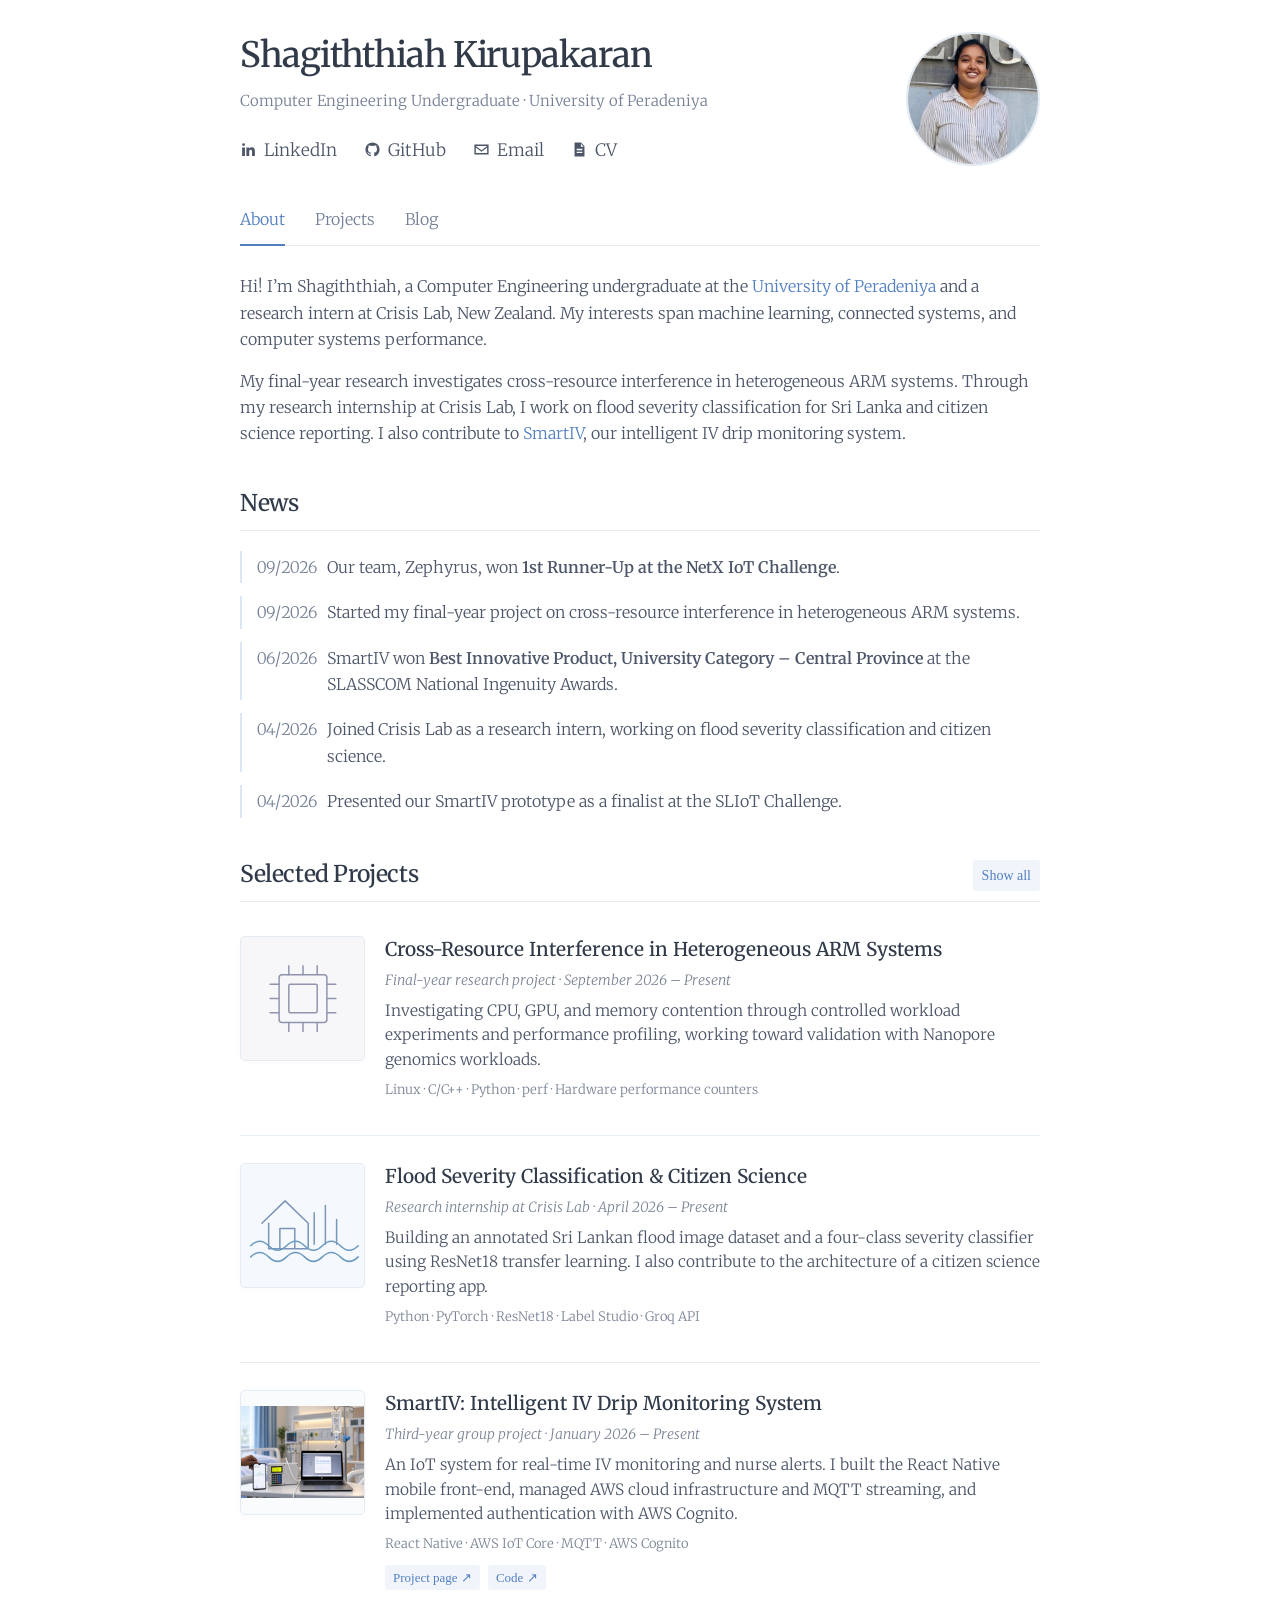
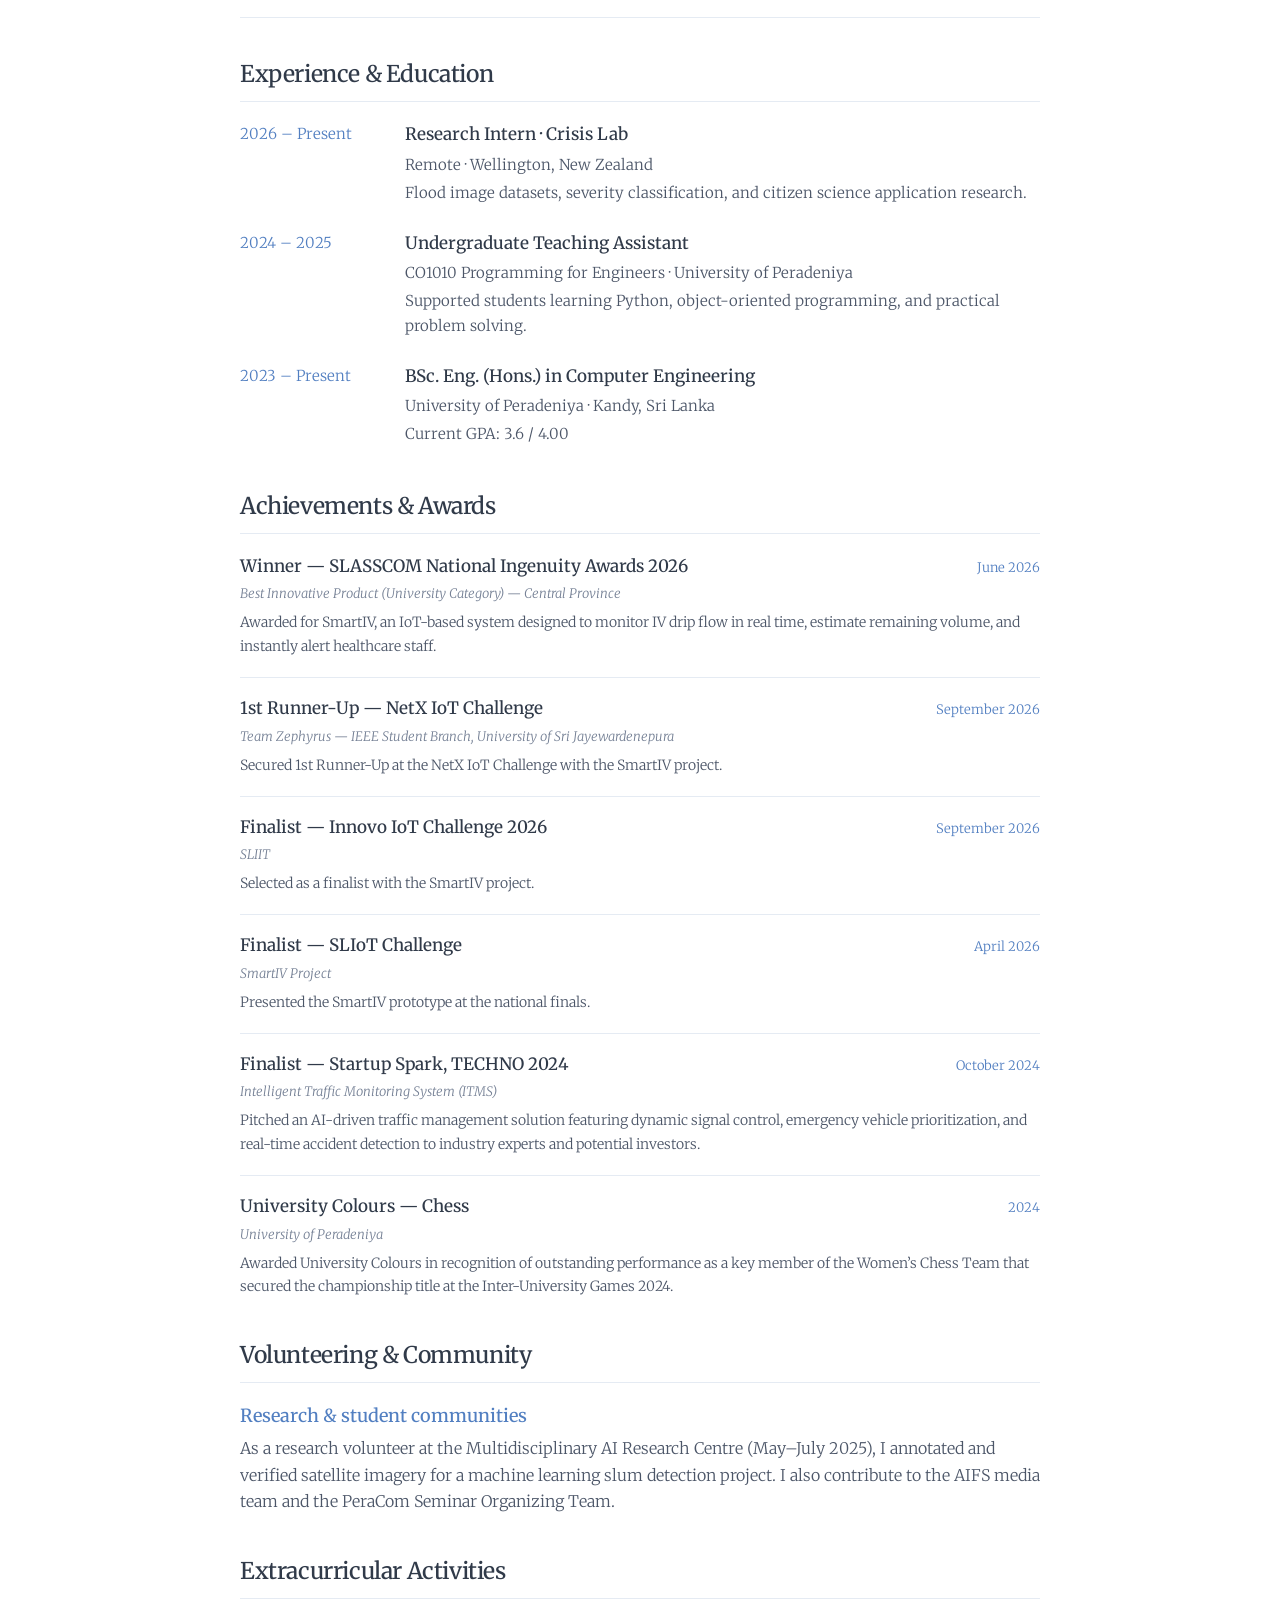
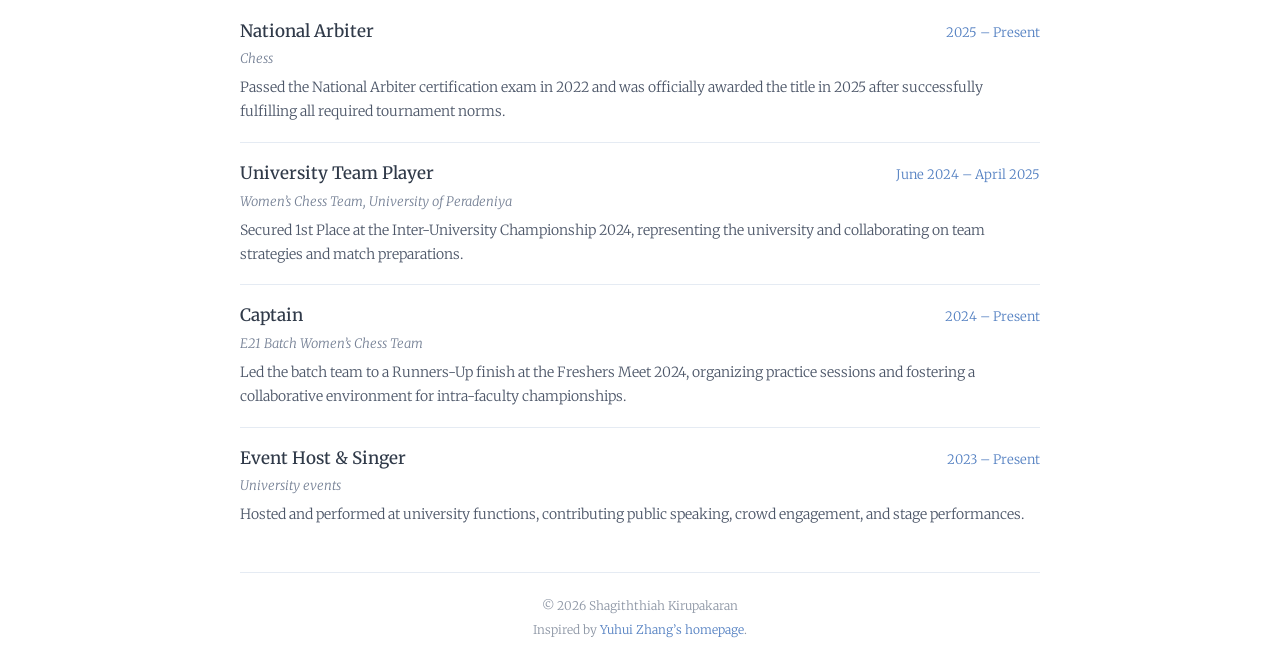
==== commit 56252dd7: "Prioritize final-year research, Crisis Lab internship, then SmartIV" ====
--- a/docs/index.html
+++ b/docs/index.html
@@ -38,7 +38,7 @@
       <div id="about-page">
         <section class="introduction" aria-label="About me">
           <p>Hi! I’m Shagiththiah, a Computer Engineering undergraduate at the <a href="https://www.pdn.ac.lk/">University of Peradeniya</a> and a research intern at Crisis Lab, New Zealand. My interests span machine learning, connected systems, and computer systems performance.</p>
-          <p>I enjoy building software that connects research with practical problems—from flood severity classification for Sri Lanka to <a href="https://cepdnaclk.github.io/e21-3yp-Smart-IV/">SmartIV</a>, our intelligent IV drip monitoring system. My final-year research investigates cross-resource interference in heterogeneous ARM systems.</p>
+          <p>My final-year research investigates cross-resource interference in heterogeneous ARM systems. Through my research internship at Crisis Lab, I work on flood severity classification for Sri Lanka and citizen science reporting. I also contribute to <a href="https://cepdnaclk.github.io/e21-3yp-Smart-IV/">SmartIV</a>, our intelligent IV drip monitoring system.</p>
         </section>
         <section class="section" aria-labelledby="news-heading">
           <h2 id="news-heading">News</h2>
@@ -53,16 +53,16 @@
         <section class="section" id="projects-section" aria-labelledby="projects-heading">
           <div class="section-heading"><h2 id="projects-heading">Selected Projects</h2><button class="subtle-button" id="show-projects" aria-expanded="false" aria-controls="more-projects">Show all</button></div>
           <article class="project">
-            <a class="project-image" href="https://cepdnaclk.github.io/e21-3yp-Smart-IV/" aria-label="View SmartIV project"><img src="assets/smartiv.png" alt="SmartIV bedside monitoring device" width="150" height="140" loading="lazy"></a>
-            <div><h3><a href="https://cepdnaclk.github.io/e21-3yp-Smart-IV/">SmartIV: Intelligent IV Drip Monitoring System</a></h3><p class="project-meta">Third-year group project · January 2026 – Present</p><p>An IoT system for real-time IV monitoring and nurse alerts. I built the React Native mobile front-end, managed AWS cloud infrastructure and MQTT streaming, and implemented authentication with AWS Cognito.</p><p class="technologies">React Native · AWS IoT Core · MQTT · AWS Cognito</p><div class="resource-links"><a href="https://cepdnaclk.github.io/e21-3yp-Smart-IV/">Project page ↗</a><a href="https://github.com/cepdnaclk/e21-3yp-Smart-IV">Code ↗</a></div></div>
+            <div class="project-graphic chip" aria-hidden="true"><svg viewBox="0 0 150 120"><rect x="43" y="29" width="64" height="64" rx="4"/><rect x="56" y="42" width="38" height="38" rx="2"/><path d="M56 17v12m19-12v12m19-12v12M56 93v12m19-12v12m19-12v12M31 42h12m-12 19h12m-12 19h12m64-38h12m-12 19h12m-12 19h12"/></svg></div>
+            <div><h3>Cross-Resource Interference in Heterogeneous ARM Systems</h3><p class="project-meta">Final-year research project · September 2026 – Present</p><p>Investigating CPU, GPU, and memory contention through controlled workload experiments and performance profiling, working toward validation with Nanopore genomics workloads.</p><p class="technologies">Linux · C/C++ · Python · perf · Hardware performance counters</p></div>
           </article>
           <article class="project">
             <div class="project-graphic flood" aria-hidden="true"><svg viewBox="0 0 150 120"><path d="M20 58 51 28 82 58V92H29V58M44 92V65H64V92M90 44V86M105 34V86M120 53V86"/><path class="water" d="M5 88q12-12 24 0t24 0t24 0t24 0t24 0t24 0M5 103q12-12 24 0t24 0t24 0t24 0t24 0t24 0"/></svg></div>
-            <div><h3>Flood Severity Classification &amp; Citizen Science</h3><p class="project-meta">Research at Crisis Lab · April 2026 – Present</p><p>Building an annotated Sri Lankan flood image dataset and a four-class severity classifier using ResNet18 transfer learning. I also contribute to the architecture of a citizen science reporting app.</p><p class="technologies">Python · PyTorch · ResNet18 · Label Studio · Groq API</p></div>
+            <div><h3>Flood Severity Classification &amp; Citizen Science</h3><p class="project-meta">Research internship at Crisis Lab · April 2026 – Present</p><p>Building an annotated Sri Lankan flood image dataset and a four-class severity classifier using ResNet18 transfer learning. I also contribute to the architecture of a citizen science reporting app.</p><p class="technologies">Python · PyTorch · ResNet18 · Label Studio · Groq API</p></div>
           </article>
           <article class="project">
-            <div class="project-graphic chip" aria-hidden="true"><svg viewBox="0 0 150 120"><rect x="43" y="29" width="64" height="64" rx="4"/><rect x="56" y="42" width="38" height="38" rx="2"/><path d="M56 17v12m19-12v12m19-12v12M56 93v12m19-12v12m19-12v12M31 42h12m-12 19h12m-12 19h12m64-38h12m-12 19h12m-12 19h12"/></svg></div>
-            <div><h3>Cross-Resource Interference in Heterogeneous ARM Systems</h3><p class="project-meta">Final-year research project · September 2026 – Present</p><p>Investigating CPU, GPU, and memory contention through controlled workload experiments and performance profiling, working toward validation with Nanopore genomics workloads.</p><p class="technologies">Linux · C/C++ · Python · perf · Hardware performance counters</p></div>
+            <a class="project-image" href="https://cepdnaclk.github.io/e21-3yp-Smart-IV/" aria-label="View SmartIV project"><img src="assets/smartiv.png" alt="SmartIV bedside monitoring device" width="150" height="140" loading="lazy"></a>
+            <div><h3><a href="https://cepdnaclk.github.io/e21-3yp-Smart-IV/">SmartIV: Intelligent IV Drip Monitoring System</a></h3><p class="project-meta">Third-year group project · January 2026 – Present</p><p>An IoT system for real-time IV monitoring and nurse alerts. I built the React Native mobile front-end, managed AWS cloud infrastructure and MQTT streaming, and implemented authentication with AWS Cognito.</p><p class="technologies">React Native · AWS IoT Core · MQTT · AWS Cognito</p><div class="resource-links"><a href="https://cepdnaclk.github.io/e21-3yp-Smart-IV/">Project page ↗</a><a href="https://github.com/cepdnaclk/e21-3yp-Smart-IV">Code ↗</a></div></div>
           </article>
           <div id="more-projects" hidden>
             <article class="project text-project"><div><h3>Voting Dynamics Using Agent-Based Modelling</h3><p class="project-meta">Personal project · December 2025</p><p>Simulated opinion formation and polarization across social networks, exploring how social influence, noise, and committed voters affect consensus.</p><p class="technologies">Python · NumPy · NetworkX · Matplotlib</p></div></article>
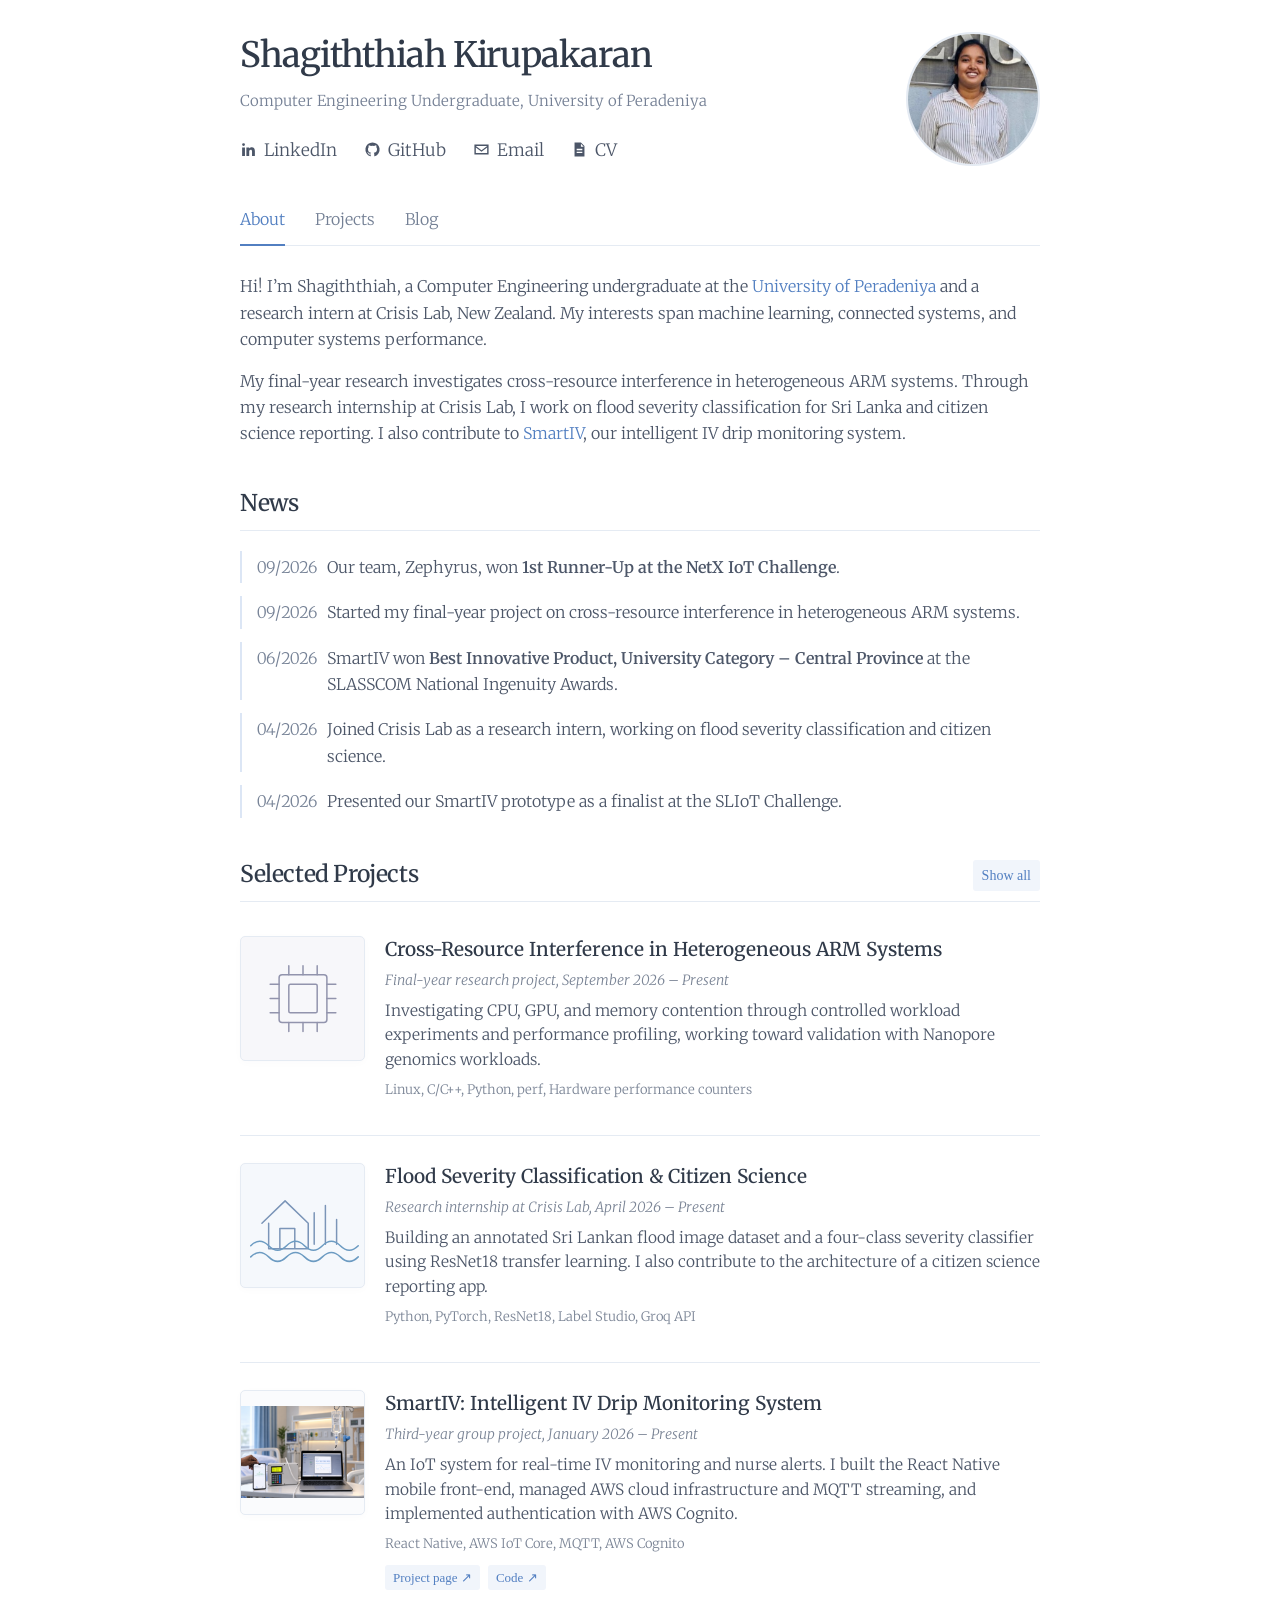
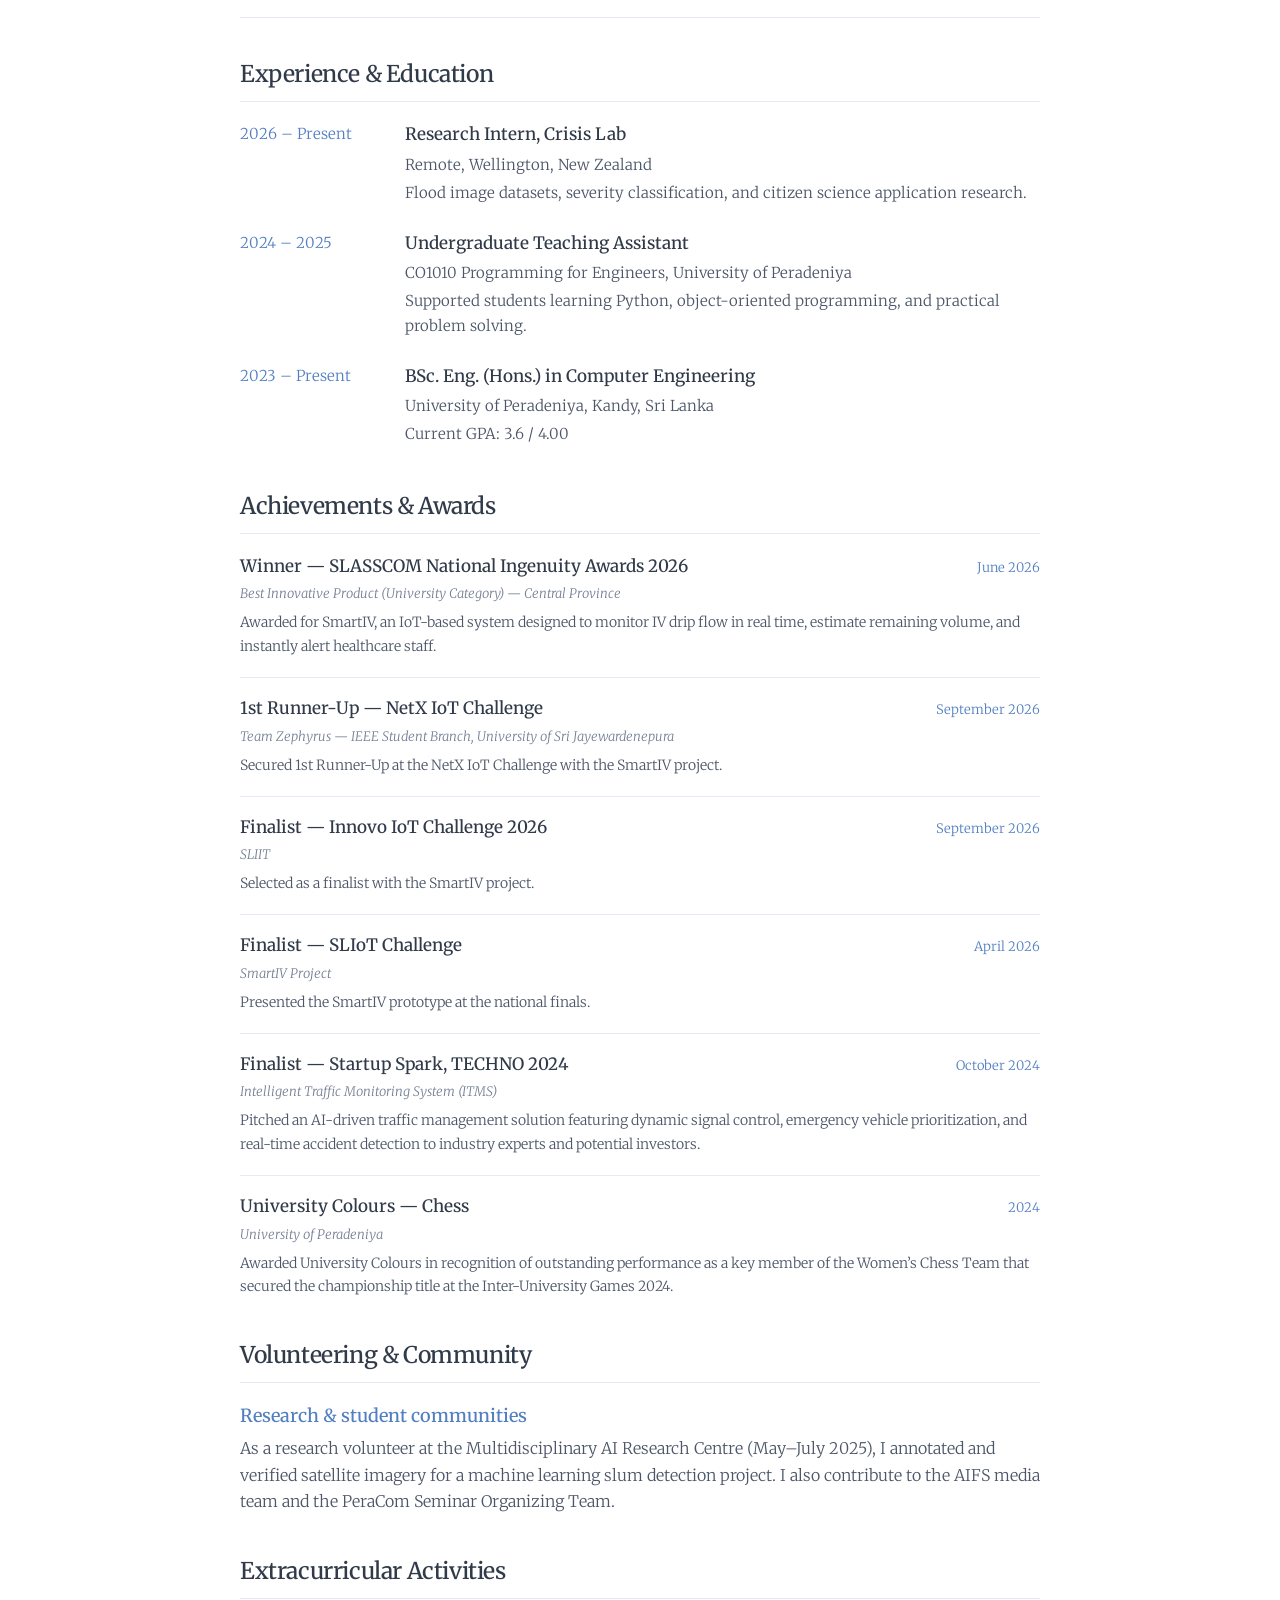
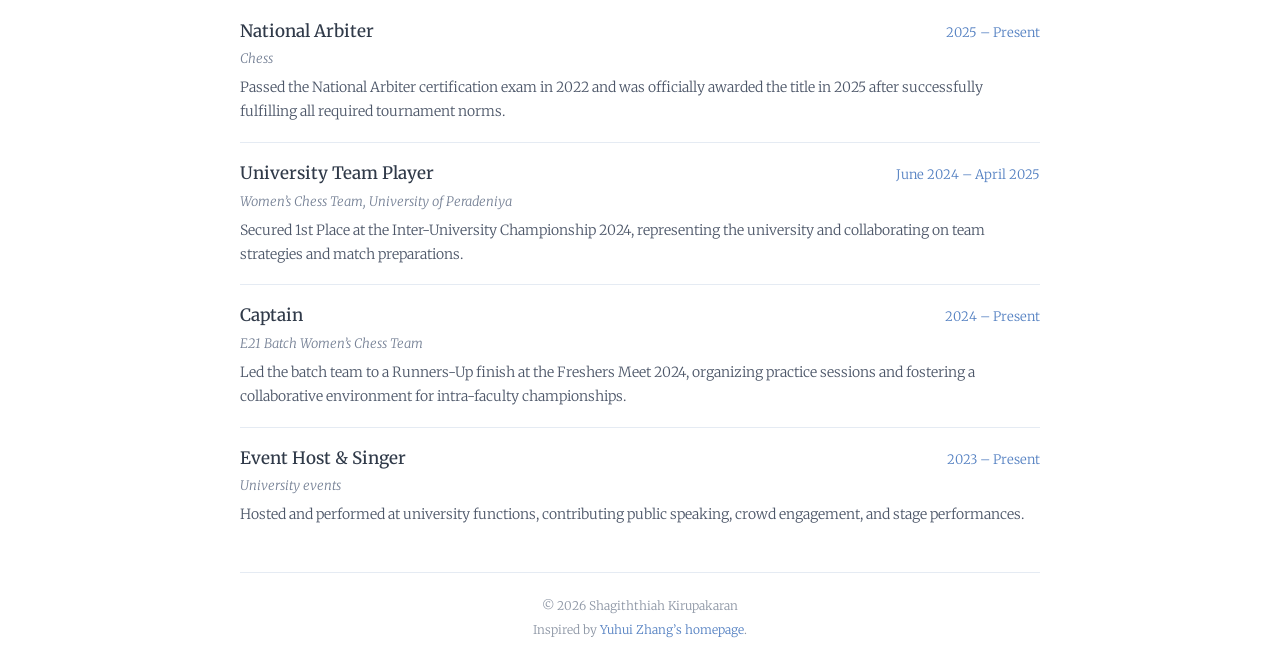
==== commit 277155b1: "Remove decorative dot separators from portfolio text" ====
--- a/docs/index.html
+++ b/docs/index.html
@@ -19,7 +19,7 @@
     <header class="profile">
       <div class="profile-copy">
         <h1>Shagiththiah Kirupakaran</h1>
-        <p class="subtitle">Computer Engineering Undergraduate · University of Peradeniya</p>
+        <p class="subtitle">Computer Engineering Undergraduate, University of Peradeniya</p>
         <div class="social-links">
           <a href="https://www.linkedin.com/in/shagiththiah-kirupakaran-608457254" target="_blank" rel="noopener noreferrer"><svg aria-hidden="true" viewBox="0 0 24 24"><path d="M5 3a2 2 0 1 0 0 4 2 2 0 0 0 0-4ZM3 9h4v12H3V9Zm6 0h4v1.7c.7-1.2 1.8-2 3.6-2 3.1 0 4.4 1.8 4.4 5.4V21h-4v-6.1c0-1.8-.6-2.7-1.9-2.7-1.4 0-2.1 1-2.1 2.7V21H9V9Z"/></svg>LinkedIn</a>
           <a href="https://github.com/shagiththiah" target="_blank" rel="noopener noreferrer"><svg aria-hidden="true" viewBox="0 0 24 24"><path d="M12 2a10 10 0 0 0-3.16 19.49c.5.09.68-.22.68-.48v-1.86c-2.78.6-3.37-1.18-3.37-1.18-.45-1.15-1.11-1.46-1.11-1.46-.91-.62.07-.61.07-.61 1 .07 1.53 1.03 1.53 1.03.89 1.53 2.34 1.09 2.91.83.09-.65.35-1.09.64-1.34-2.22-.25-4.56-1.11-4.56-4.94 0-1.09.39-1.99 1.03-2.69-.1-.25-.45-1.27.1-2.65 0 0 .84-.27 2.75 1.03a9.6 9.6 0 0 1 5 0c1.91-1.3 2.75-1.03 2.75-1.03.55 1.38.2 2.4.1 2.65.64.7 1.03 1.6 1.03 2.69 0 3.84-2.34 4.69-4.57 4.94.36.31.68.92.68 1.85v2.74c0 .27.18.58.69.48A10 10 0 0 0 12 2Z"/></svg>GitHub</a>
@@ -54,25 +54,25 @@
           <div class="section-heading"><h2 id="projects-heading">Selected Projects</h2><button class="subtle-button" id="show-projects" aria-expanded="false" aria-controls="more-projects">Show all</button></div>
           <article class="project">
             <div class="project-graphic chip" aria-hidden="true"><svg viewBox="0 0 150 120"><rect x="43" y="29" width="64" height="64" rx="4"/><rect x="56" y="42" width="38" height="38" rx="2"/><path d="M56 17v12m19-12v12m19-12v12M56 93v12m19-12v12m19-12v12M31 42h12m-12 19h12m-12 19h12m64-38h12m-12 19h12m-12 19h12"/></svg></div>
-            <div><h3>Cross-Resource Interference in Heterogeneous ARM Systems</h3><p class="project-meta">Final-year research project · September 2026 – Present</p><p>Investigating CPU, GPU, and memory contention through controlled workload experiments and performance profiling, working toward validation with Nanopore genomics workloads.</p><p class="technologies">Linux · C/C++ · Python · perf · Hardware performance counters</p></div>
+            <div><h3>Cross-Resource Interference in Heterogeneous ARM Systems</h3><p class="project-meta">Final-year research project, September 2026 – Present</p><p>Investigating CPU, GPU, and memory contention through controlled workload experiments and performance profiling, working toward validation with Nanopore genomics workloads.</p><p class="technologies">Linux, C/C++, Python, perf, Hardware performance counters</p></div>
           </article>
           <article class="project">
             <div class="project-graphic flood" aria-hidden="true"><svg viewBox="0 0 150 120"><path d="M20 58 51 28 82 58V92H29V58M44 92V65H64V92M90 44V86M105 34V86M120 53V86"/><path class="water" d="M5 88q12-12 24 0t24 0t24 0t24 0t24 0t24 0M5 103q12-12 24 0t24 0t24 0t24 0t24 0t24 0"/></svg></div>
-            <div><h3>Flood Severity Classification &amp; Citizen Science</h3><p class="project-meta">Research internship at Crisis Lab · April 2026 – Present</p><p>Building an annotated Sri Lankan flood image dataset and a four-class severity classifier using ResNet18 transfer learning. I also contribute to the architecture of a citizen science reporting app.</p><p class="technologies">Python · PyTorch · ResNet18 · Label Studio · Groq API</p></div>
+            <div><h3>Flood Severity Classification &amp; Citizen Science</h3><p class="project-meta">Research internship at Crisis Lab, April 2026 – Present</p><p>Building an annotated Sri Lankan flood image dataset and a four-class severity classifier using ResNet18 transfer learning. I also contribute to the architecture of a citizen science reporting app.</p><p class="technologies">Python, PyTorch, ResNet18, Label Studio, Groq API</p></div>
           </article>
           <article class="project">
             <a class="project-image" href="https://cepdnaclk.github.io/e21-3yp-Smart-IV/" aria-label="View SmartIV project"><img src="assets/smartiv.png" alt="SmartIV bedside monitoring device" width="150" height="140" loading="lazy"></a>
-            <div><h3><a href="https://cepdnaclk.github.io/e21-3yp-Smart-IV/">SmartIV: Intelligent IV Drip Monitoring System</a></h3><p class="project-meta">Third-year group project · January 2026 – Present</p><p>An IoT system for real-time IV monitoring and nurse alerts. I built the React Native mobile front-end, managed AWS cloud infrastructure and MQTT streaming, and implemented authentication with AWS Cognito.</p><p class="technologies">React Native · AWS IoT Core · MQTT · AWS Cognito</p><div class="resource-links"><a href="https://cepdnaclk.github.io/e21-3yp-Smart-IV/">Project page ↗</a><a href="https://github.com/cepdnaclk/e21-3yp-Smart-IV">Code ↗</a></div></div>
+            <div><h3><a href="https://cepdnaclk.github.io/e21-3yp-Smart-IV/">SmartIV: Intelligent IV Drip Monitoring System</a></h3><p class="project-meta">Third-year group project, January 2026 – Present</p><p>An IoT system for real-time IV monitoring and nurse alerts. I built the React Native mobile front-end, managed AWS cloud infrastructure and MQTT streaming, and implemented authentication with AWS Cognito.</p><p class="technologies">React Native, AWS IoT Core, MQTT, AWS Cognito</p><div class="resource-links"><a href="https://cepdnaclk.github.io/e21-3yp-Smart-IV/">Project page ↗</a><a href="https://github.com/cepdnaclk/e21-3yp-Smart-IV">Code ↗</a></div></div>
           </article>
           <div id="more-projects" hidden>
-            <article class="project text-project"><div><h3>Voting Dynamics Using Agent-Based Modelling</h3><p class="project-meta">Personal project · December 2025</p><p>Simulated opinion formation and polarization across social networks, exploring how social influence, noise, and committed voters affect consensus.</p><p class="technologies">Python · NumPy · NetworkX · Matplotlib</p></div></article>
-            <article class="project text-project"><div><h3>EngEx 2025 Registration Portal</h3><p class="project-meta">Second-year group project · August – November 2025</p><p>Developed authentication and individual/batch visitor registration with JWT sessions, integrated with RFID tag linking for the engineering exhibition.</p><p class="technologies">React · Node.js · Express · PostgreSQL</p></div></article>
+            <article class="project text-project"><div><h3>Voting Dynamics Using Agent-Based Modelling</h3><p class="project-meta">Personal project, December 2025</p><p>Simulated opinion formation and polarization across social networks, exploring how social influence, noise, and committed voters affect consensus.</p><p class="technologies">Python, NumPy, NetworkX, Matplotlib</p></div></article>
+            <article class="project text-project"><div><h3>EngEx 2025 Registration Portal</h3><p class="project-meta">Second-year group project, August – November 2025</p><p>Developed authentication and individual/batch visitor registration with JWT sessions, integrated with RFID tag linking for the engineering exhibition.</p><p class="technologies">React, Node.js, Express, PostgreSQL</p></div></article>
           </div>
         </section>
         <section class="section" aria-labelledby="experience-heading"><h2 id="experience-heading">Experience &amp; Education</h2>
-          <div class="detail-row"><span class="date">2026 – Present</span><div><h3>Research Intern · Crisis Lab</h3><p>Remote · Wellington, New Zealand</p><p>Flood image datasets, severity classification, and citizen science application research.</p></div></div>
-          <div class="detail-row"><span class="date">2024 – 2025</span><div><h3>Undergraduate Teaching Assistant</h3><p>CO1010 Programming for Engineers · University of Peradeniya</p><p>Supported students learning Python, object-oriented programming, and practical problem solving.</p></div></div>
-          <div class="detail-row"><span class="date">2023 – Present</span><div><h3>BSc. Eng. (Hons.) in Computer Engineering</h3><p>University of Peradeniya · Kandy, Sri Lanka</p><p>Current GPA: 3.6 / 4.00</p></div></div>
+          <div class="detail-row"><span class="date">2026 – Present</span><div><h3>Research Intern, Crisis Lab</h3><p>Remote, Wellington, New Zealand</p><p>Flood image datasets, severity classification, and citizen science application research.</p></div></div>
+          <div class="detail-row"><span class="date">2024 – 2025</span><div><h3>Undergraduate Teaching Assistant</h3><p>CO1010 Programming for Engineers, University of Peradeniya</p><p>Supported students learning Python, object-oriented programming, and practical problem solving.</p></div></div>
+          <div class="detail-row"><span class="date">2023 – Present</span><div><h3>BSc. Eng. (Hons.) in Computer Engineering</h3><p>University of Peradeniya, Kandy, Sri Lanka</p><p>Current GPA: 3.6 / 4.00</p></div></div>
         </section>
         <section class="section" aria-labelledby="awards-heading">
           <h2 id="awards-heading">Achievements &amp; Awards</h2>
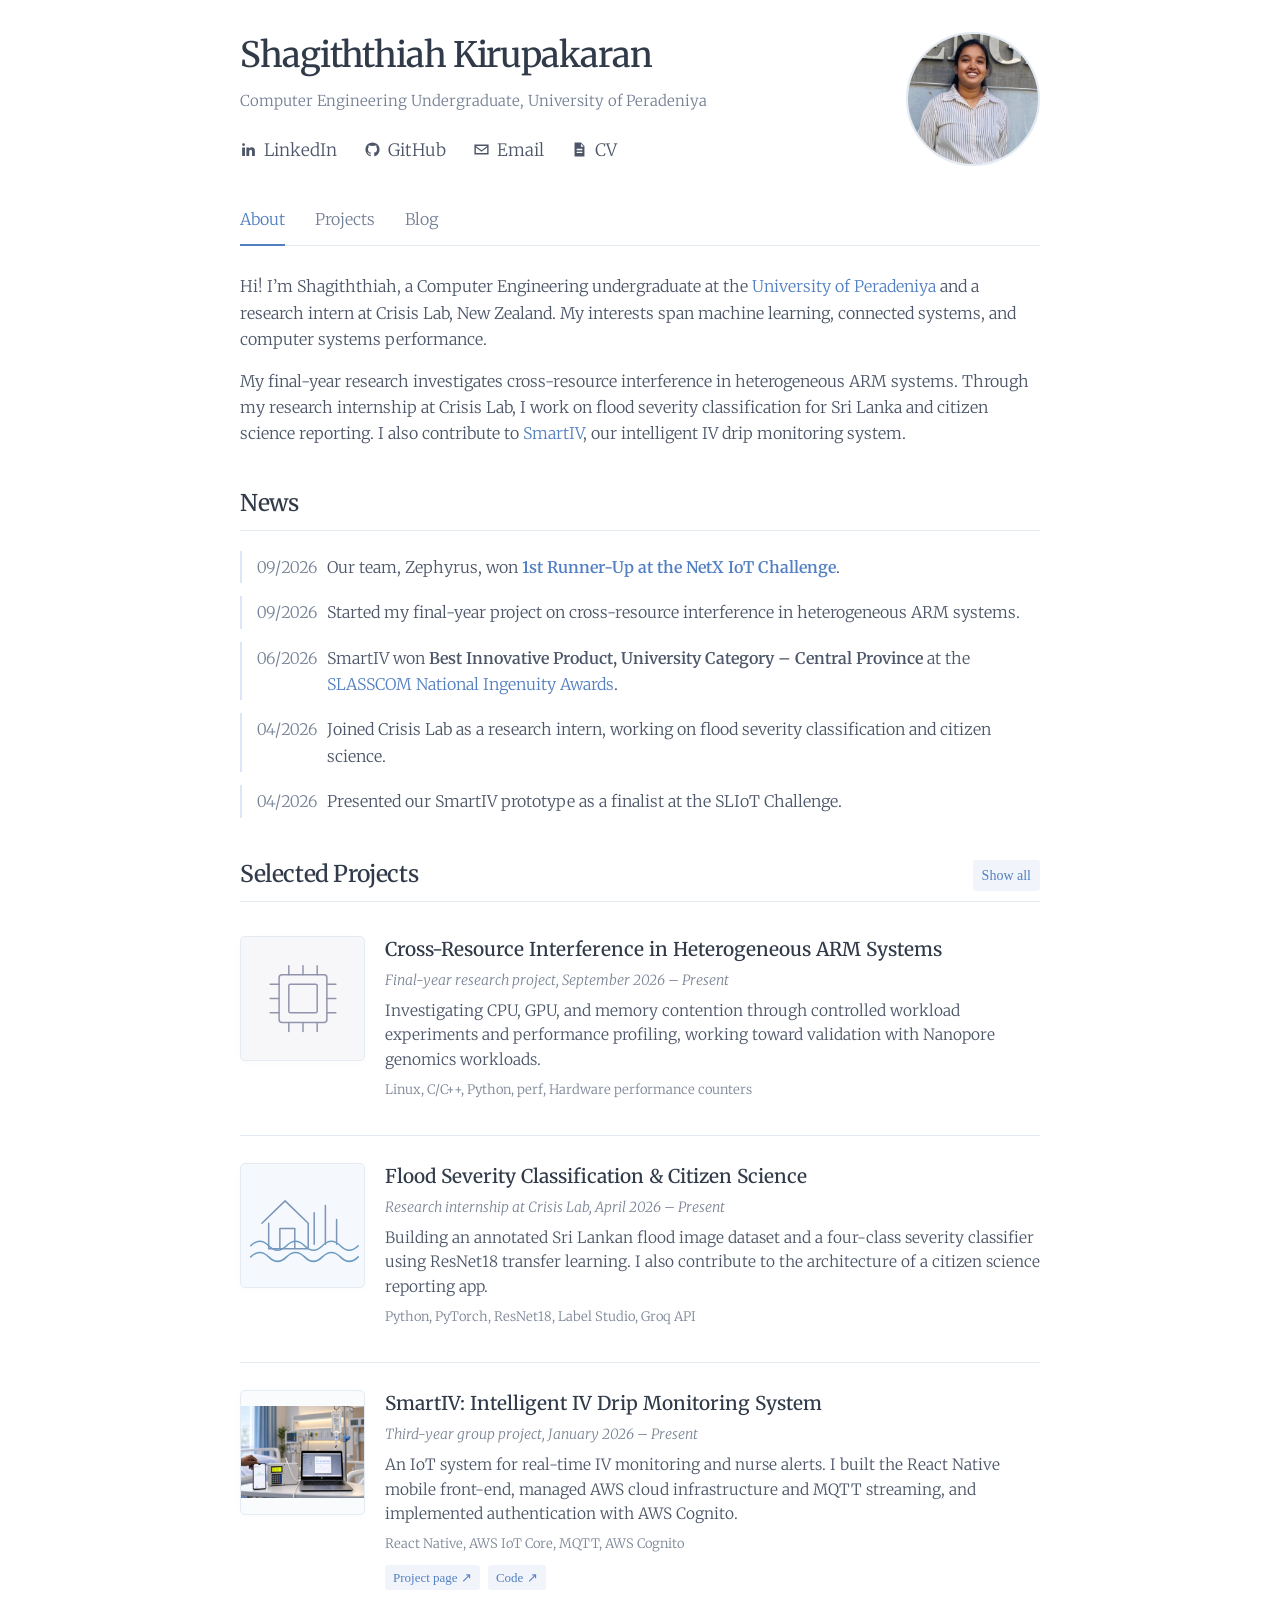
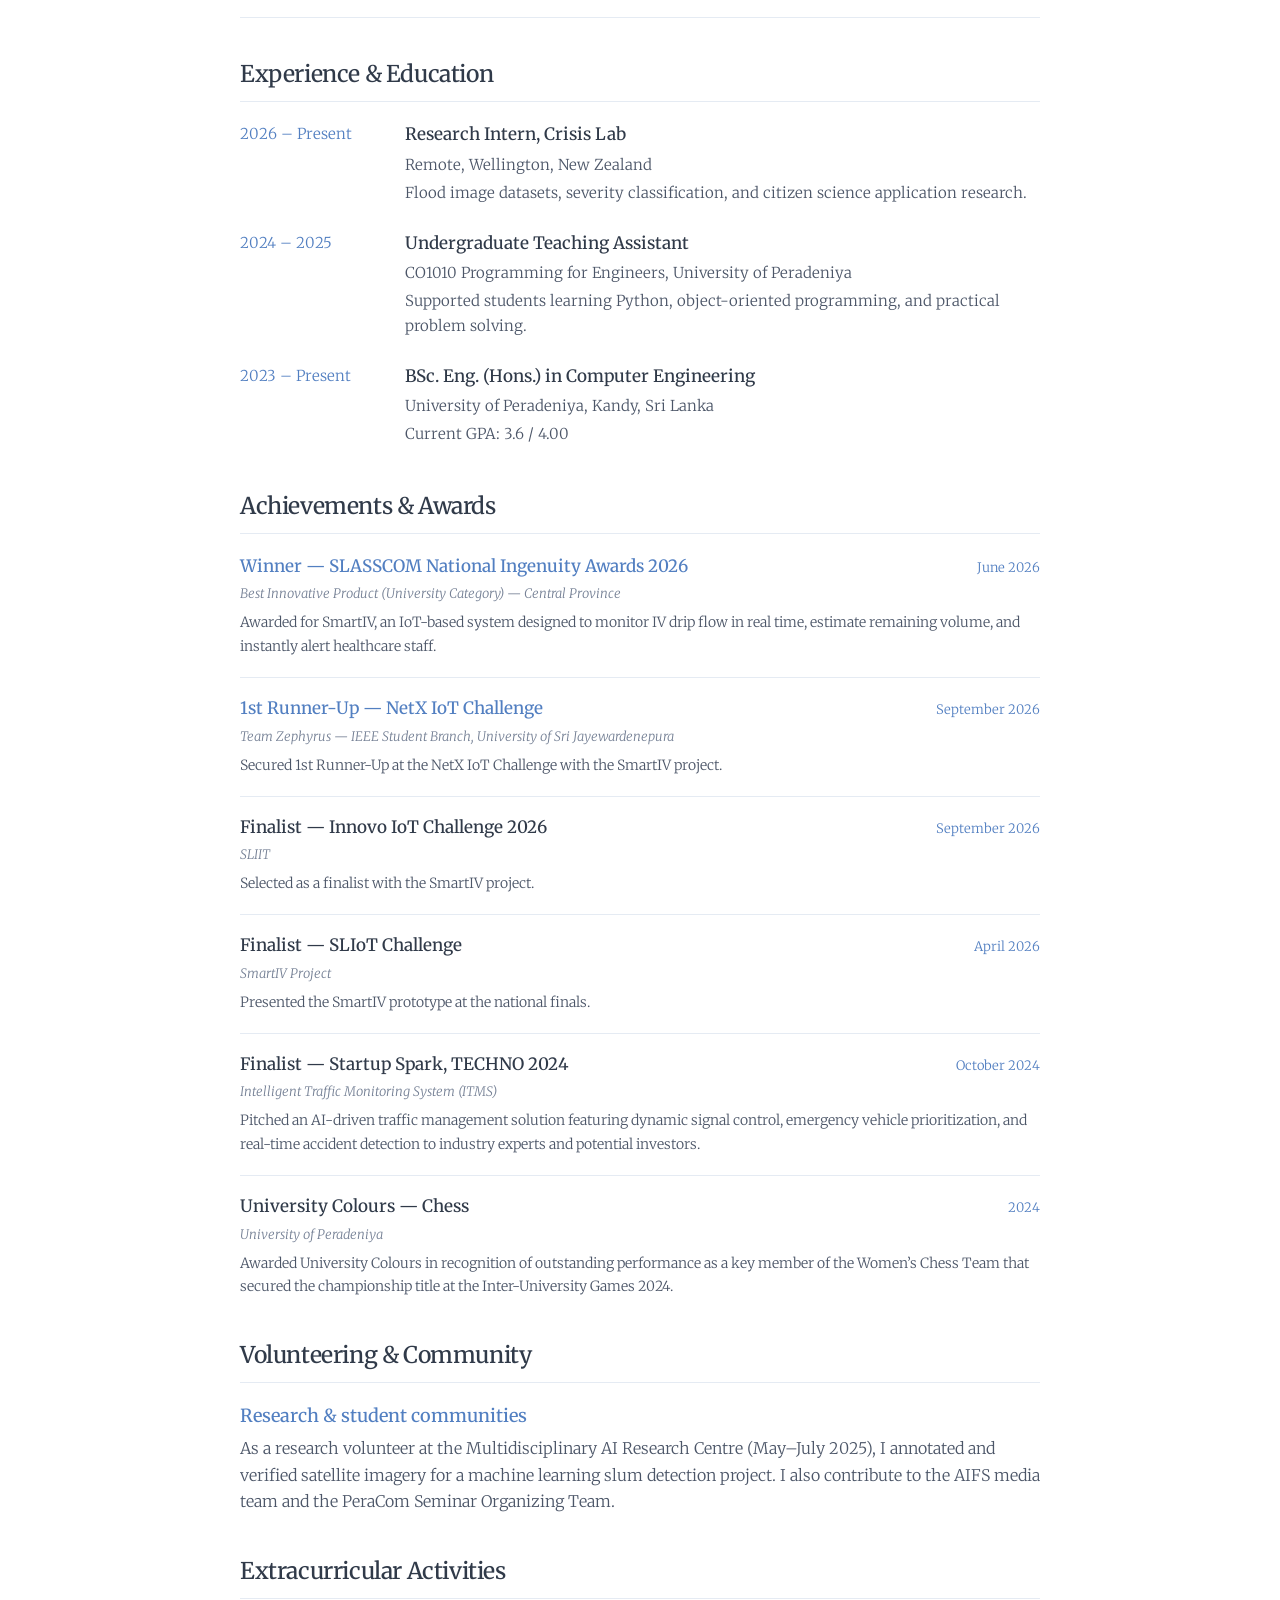
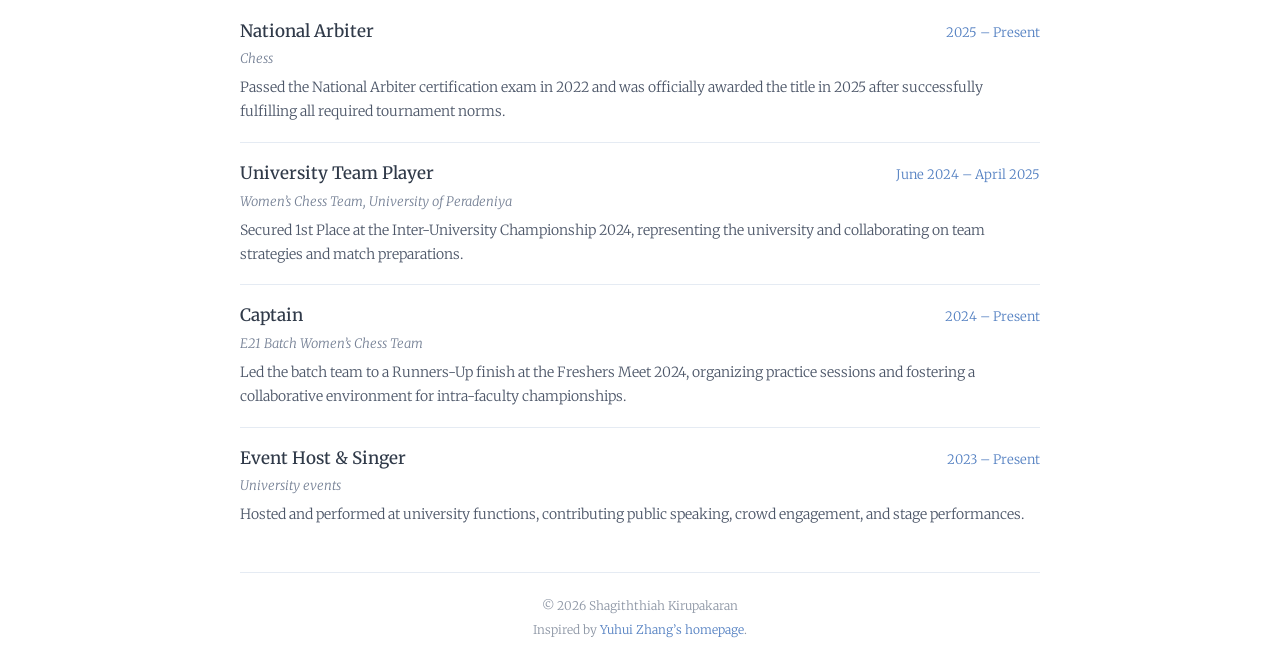
==== commit bb6cf495: "Link NetX and SLASSCOM achievements to university news" ====
--- a/docs/index.html
+++ b/docs/index.html
@@ -43,9 +43,9 @@
         <section class="section" aria-labelledby="news-heading">
           <h2 id="news-heading">News</h2>
           <ul class="news-list">
-            <li><time datetime="2026-09">09/2026</time><span>Our team, Zephyrus, won <strong>1st Runner-Up at the NetX IoT Challenge</strong>.</span></li>
+            <li><time datetime="2026-09">09/2026</time><span>Our team, Zephyrus, won <a href="https://www.ce.pdn.ac.lk/news/2026-09-15-NetX-2026.html" target="_blank" rel="noopener noreferrer"><strong>1st Runner-Up at the NetX IoT Challenge</strong></a>.</span></li>
             <li><time datetime="2026-09">09/2026</time><span>Started my final-year project on cross-resource interference in heterogeneous ARM systems.</span></li>
-            <li><time datetime="2026-06">06/2026</time><span>SmartIV won <strong>Best Innovative Product, University Category – Central Province</strong> at the SLASSCOM National Ingenuity Awards.</span></li>
+            <li><time datetime="2026-06">06/2026</time><span>SmartIV won <strong>Best Innovative Product, University Category – Central Province</strong> at the <a href="https://www.ce.pdn.ac.lk/news/2026-06-18-SMARTIV-SLASSCOMawards-2026.html" target="_blank" rel="noopener noreferrer">SLASSCOM National Ingenuity Awards</a>.</span></li>
             <li><time datetime="2026-04">04/2026</time><span>Joined Crisis Lab as a research intern, working on flood severity classification and citizen science.</span></li>
             <li><time datetime="2026-04">04/2026</time><span>Presented our SmartIV prototype as a finalist at the SLIoT Challenge.</span></li>
           </ul>
@@ -78,12 +78,12 @@
           <h2 id="awards-heading">Achievements &amp; Awards</h2>
           <div class="achievement-list">
             <article class="achievement">
-              <div class="entry-heading"><h3>Winner — SLASSCOM National Ingenuity Awards 2026</h3><span class="date">June 2026</span></div>
+              <div class="entry-heading"><h3><a href="https://www.ce.pdn.ac.lk/news/2026-06-18-SMARTIV-SLASSCOMawards-2026.html" target="_blank" rel="noopener noreferrer">Winner — SLASSCOM National Ingenuity Awards 2026</a></h3><span class="date">June 2026</span></div>
               <p class="entry-context">Best Innovative Product (University Category) — Central Province</p>
               <p>Awarded for SmartIV, an IoT-based system designed to monitor IV drip flow in real time, estimate remaining volume, and instantly alert healthcare staff.</p>
             </article>
             <article class="achievement">
-              <div class="entry-heading"><h3>1st Runner-Up — NetX IoT Challenge</h3><span class="date">September 2026</span></div>
+              <div class="entry-heading"><h3><a href="https://www.ce.pdn.ac.lk/news/2026-09-15-NetX-2026.html" target="_blank" rel="noopener noreferrer">1st Runner-Up — NetX IoT Challenge</a></h3><span class="date">September 2026</span></div>
               <p class="entry-context">Team Zephyrus — IEEE Student Branch, University of Sri Jayewardenepura</p>
               <p>Secured 1st Runner-Up at the NetX IoT Challenge with the SmartIV project.</p>
             </article>
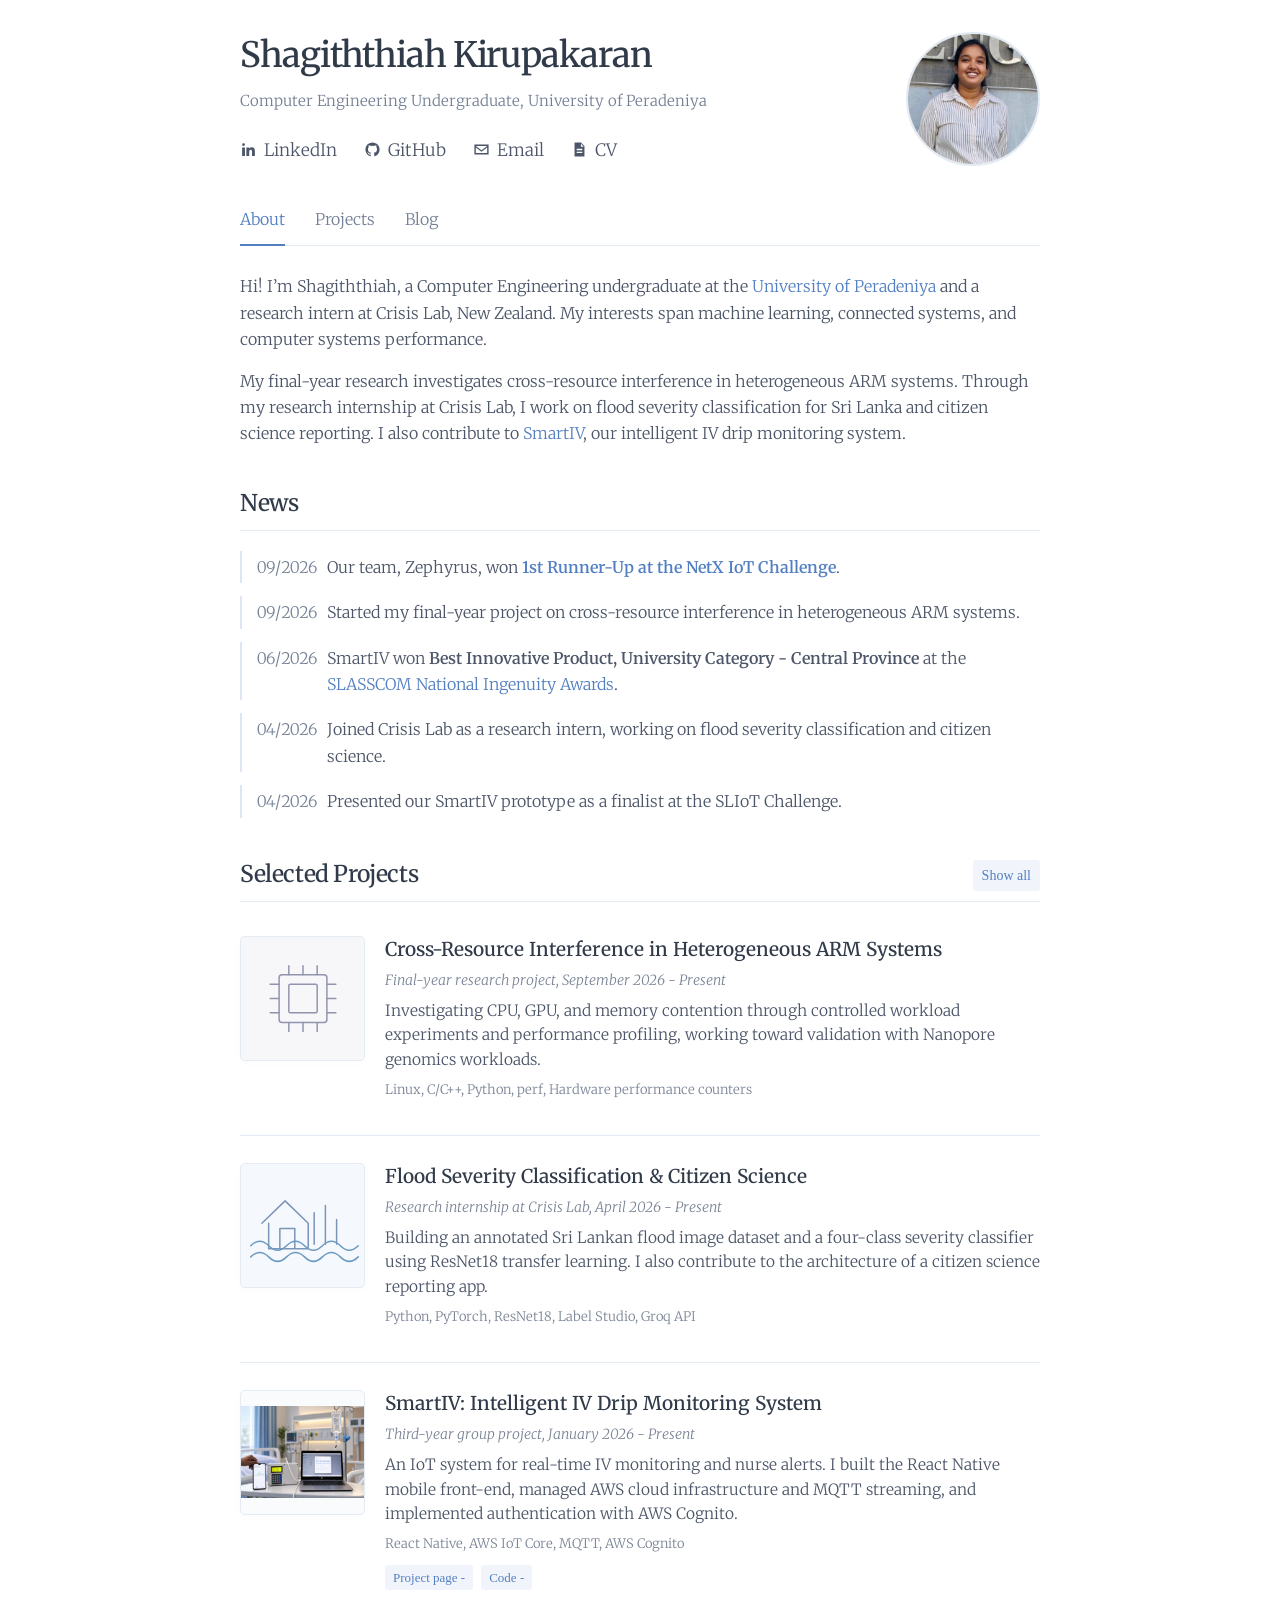
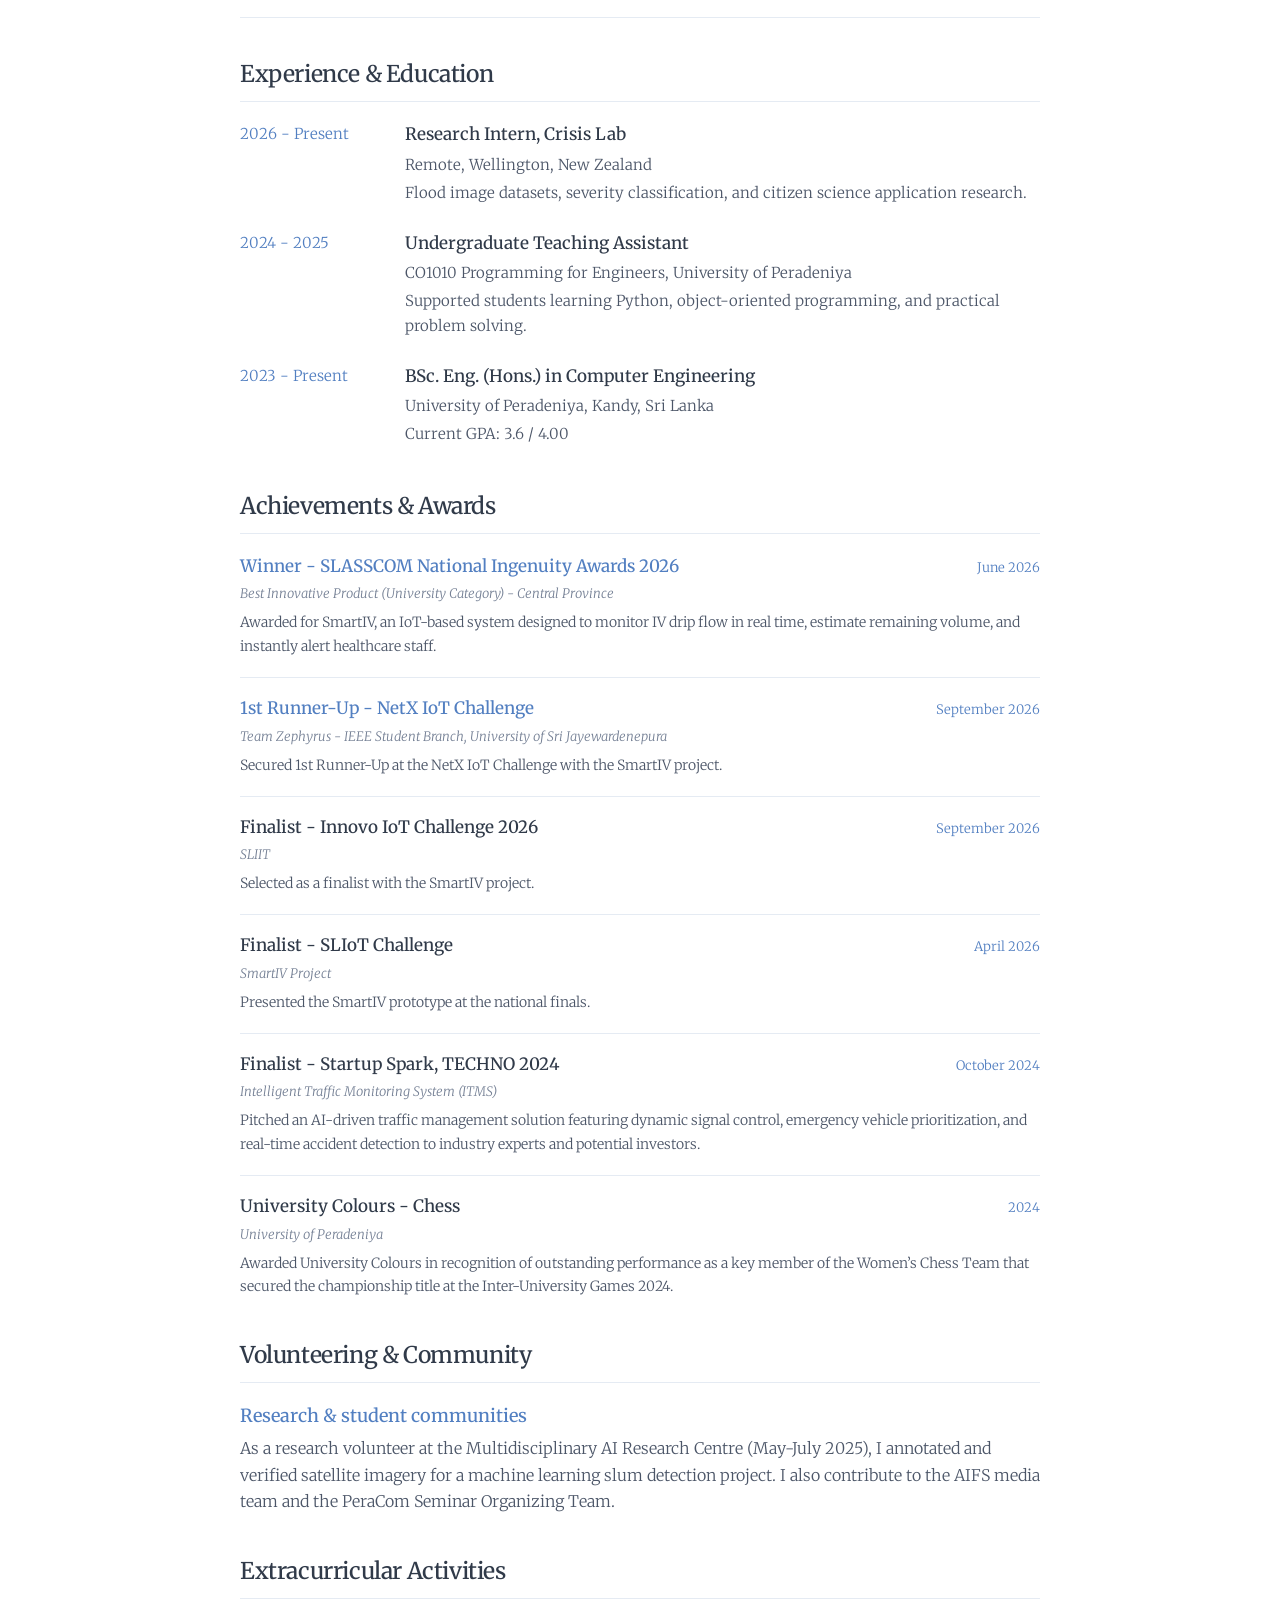
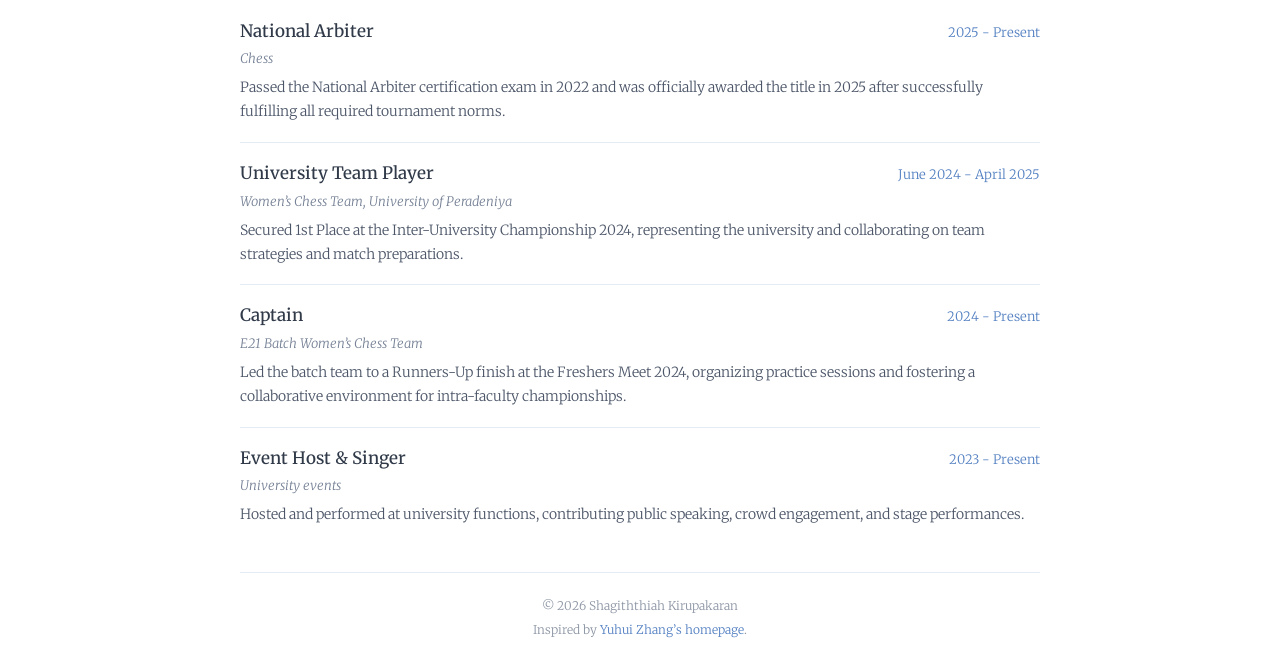
==== commit 0fb4063a: "Use regular hyphens instead of long dashes and arrows" ====
--- a/docs/index.html
+++ b/docs/index.html
@@ -3,7 +3,7 @@
 <head>
   <meta charset="utf-8">
   <meta name="viewport" content="width=device-width, initial-scale=1">
-  <meta name="description" content="Shagiththiah Kirupakaran — Computer Engineering undergraduate at the University of Peradeniya. Research, software, connected systems, and writing.">
+  <meta name="description" content="Shagiththiah Kirupakaran - Computer Engineering undergraduate at the University of Peradeniya. Research, software, connected systems, and writing.">
   <meta name="theme-color" content="#ffffff">
   <title>Shagiththiah Kirupakaran</title>
   <link rel="icon" href="assets/favicon.svg" type="image/svg+xml">
@@ -45,7 +45,7 @@
           <ul class="news-list">
             <li><time datetime="2026-09">09/2026</time><span>Our team, Zephyrus, won <a href="https://www.ce.pdn.ac.lk/news/2026-09-15-NetX-2026.html" target="_blank" rel="noopener noreferrer"><strong>1st Runner-Up at the NetX IoT Challenge</strong></a>.</span></li>
             <li><time datetime="2026-09">09/2026</time><span>Started my final-year project on cross-resource interference in heterogeneous ARM systems.</span></li>
-            <li><time datetime="2026-06">06/2026</time><span>SmartIV won <strong>Best Innovative Product, University Category – Central Province</strong> at the <a href="https://www.ce.pdn.ac.lk/news/2026-06-18-SMARTIV-SLASSCOMawards-2026.html" target="_blank" rel="noopener noreferrer">SLASSCOM National Ingenuity Awards</a>.</span></li>
+            <li><time datetime="2026-06">06/2026</time><span>SmartIV won <strong>Best Innovative Product, University Category - Central Province</strong> at the <a href="https://www.ce.pdn.ac.lk/news/2026-06-18-SMARTIV-SLASSCOMawards-2026.html" target="_blank" rel="noopener noreferrer">SLASSCOM National Ingenuity Awards</a>.</span></li>
             <li><time datetime="2026-04">04/2026</time><span>Joined Crisis Lab as a research intern, working on flood severity classification and citizen science.</span></li>
             <li><time datetime="2026-04">04/2026</time><span>Presented our SmartIV prototype as a finalist at the SLIoT Challenge.</span></li>
           </ul>
@@ -54,84 +54,84 @@
           <div class="section-heading"><h2 id="projects-heading">Selected Projects</h2><button class="subtle-button" id="show-projects" aria-expanded="false" aria-controls="more-projects">Show all</button></div>
           <article class="project">
             <div class="project-graphic chip" aria-hidden="true"><svg viewBox="0 0 150 120"><rect x="43" y="29" width="64" height="64" rx="4"/><rect x="56" y="42" width="38" height="38" rx="2"/><path d="M56 17v12m19-12v12m19-12v12M56 93v12m19-12v12m19-12v12M31 42h12m-12 19h12m-12 19h12m64-38h12m-12 19h12m-12 19h12"/></svg></div>
-            <div><h3>Cross-Resource Interference in Heterogeneous ARM Systems</h3><p class="project-meta">Final-year research project, September 2026 – Present</p><p>Investigating CPU, GPU, and memory contention through controlled workload experiments and performance profiling, working toward validation with Nanopore genomics workloads.</p><p class="technologies">Linux, C/C++, Python, perf, Hardware performance counters</p></div>
+            <div><h3>Cross-Resource Interference in Heterogeneous ARM Systems</h3><p class="project-meta">Final-year research project, September 2026 - Present</p><p>Investigating CPU, GPU, and memory contention through controlled workload experiments and performance profiling, working toward validation with Nanopore genomics workloads.</p><p class="technologies">Linux, C/C++, Python, perf, Hardware performance counters</p></div>
           </article>
           <article class="project">
             <div class="project-graphic flood" aria-hidden="true"><svg viewBox="0 0 150 120"><path d="M20 58 51 28 82 58V92H29V58M44 92V65H64V92M90 44V86M105 34V86M120 53V86"/><path class="water" d="M5 88q12-12 24 0t24 0t24 0t24 0t24 0t24 0M5 103q12-12 24 0t24 0t24 0t24 0t24 0t24 0"/></svg></div>
-            <div><h3>Flood Severity Classification &amp; Citizen Science</h3><p class="project-meta">Research internship at Crisis Lab, April 2026 – Present</p><p>Building an annotated Sri Lankan flood image dataset and a four-class severity classifier using ResNet18 transfer learning. I also contribute to the architecture of a citizen science reporting app.</p><p class="technologies">Python, PyTorch, ResNet18, Label Studio, Groq API</p></div>
+            <div><h3>Flood Severity Classification &amp; Citizen Science</h3><p class="project-meta">Research internship at Crisis Lab, April 2026 - Present</p><p>Building an annotated Sri Lankan flood image dataset and a four-class severity classifier using ResNet18 transfer learning. I also contribute to the architecture of a citizen science reporting app.</p><p class="technologies">Python, PyTorch, ResNet18, Label Studio, Groq API</p></div>
           </article>
           <article class="project">
             <a class="project-image" href="https://cepdnaclk.github.io/e21-3yp-Smart-IV/" aria-label="View SmartIV project"><img src="assets/smartiv.png" alt="SmartIV bedside monitoring device" width="150" height="140" loading="lazy"></a>
-            <div><h3><a href="https://cepdnaclk.github.io/e21-3yp-Smart-IV/">SmartIV: Intelligent IV Drip Monitoring System</a></h3><p class="project-meta">Third-year group project, January 2026 – Present</p><p>An IoT system for real-time IV monitoring and nurse alerts. I built the React Native mobile front-end, managed AWS cloud infrastructure and MQTT streaming, and implemented authentication with AWS Cognito.</p><p class="technologies">React Native, AWS IoT Core, MQTT, AWS Cognito</p><div class="resource-links"><a href="https://cepdnaclk.github.io/e21-3yp-Smart-IV/">Project page ↗</a><a href="https://github.com/cepdnaclk/e21-3yp-Smart-IV">Code ↗</a></div></div>
+            <div><h3><a href="https://cepdnaclk.github.io/e21-3yp-Smart-IV/">SmartIV: Intelligent IV Drip Monitoring System</a></h3><p class="project-meta">Third-year group project, January 2026 - Present</p><p>An IoT system for real-time IV monitoring and nurse alerts. I built the React Native mobile front-end, managed AWS cloud infrastructure and MQTT streaming, and implemented authentication with AWS Cognito.</p><p class="technologies">React Native, AWS IoT Core, MQTT, AWS Cognito</p><div class="resource-links"><a href="https://cepdnaclk.github.io/e21-3yp-Smart-IV/">Project page -</a><a href="https://github.com/cepdnaclk/e21-3yp-Smart-IV">Code -</a></div></div>
           </article>
           <div id="more-projects" hidden>
             <article class="project text-project"><div><h3>Voting Dynamics Using Agent-Based Modelling</h3><p class="project-meta">Personal project, December 2025</p><p>Simulated opinion formation and polarization across social networks, exploring how social influence, noise, and committed voters affect consensus.</p><p class="technologies">Python, NumPy, NetworkX, Matplotlib</p></div></article>
-            <article class="project text-project"><div><h3>EngEx 2025 Registration Portal</h3><p class="project-meta">Second-year group project, August – November 2025</p><p>Developed authentication and individual/batch visitor registration with JWT sessions, integrated with RFID tag linking for the engineering exhibition.</p><p class="technologies">React, Node.js, Express, PostgreSQL</p></div></article>
+            <article class="project text-project"><div><h3>EngEx 2025 Registration Portal</h3><p class="project-meta">Second-year group project, August - November 2025</p><p>Developed authentication and individual/batch visitor registration with JWT sessions, integrated with RFID tag linking for the engineering exhibition.</p><p class="technologies">React, Node.js, Express, PostgreSQL</p></div></article>
           </div>
         </section>
         <section class="section" aria-labelledby="experience-heading"><h2 id="experience-heading">Experience &amp; Education</h2>
-          <div class="detail-row"><span class="date">2026 – Present</span><div><h3>Research Intern, Crisis Lab</h3><p>Remote, Wellington, New Zealand</p><p>Flood image datasets, severity classification, and citizen science application research.</p></div></div>
-          <div class="detail-row"><span class="date">2024 – 2025</span><div><h3>Undergraduate Teaching Assistant</h3><p>CO1010 Programming for Engineers, University of Peradeniya</p><p>Supported students learning Python, object-oriented programming, and practical problem solving.</p></div></div>
-          <div class="detail-row"><span class="date">2023 – Present</span><div><h3>BSc. Eng. (Hons.) in Computer Engineering</h3><p>University of Peradeniya, Kandy, Sri Lanka</p><p>Current GPA: 3.6 / 4.00</p></div></div>
+          <div class="detail-row"><span class="date">2026 - Present</span><div><h3>Research Intern, Crisis Lab</h3><p>Remote, Wellington, New Zealand</p><p>Flood image datasets, severity classification, and citizen science application research.</p></div></div>
+          <div class="detail-row"><span class="date">2024 - 2025</span><div><h3>Undergraduate Teaching Assistant</h3><p>CO1010 Programming for Engineers, University of Peradeniya</p><p>Supported students learning Python, object-oriented programming, and practical problem solving.</p></div></div>
+          <div class="detail-row"><span class="date">2023 - Present</span><div><h3>BSc. Eng. (Hons.) in Computer Engineering</h3><p>University of Peradeniya, Kandy, Sri Lanka</p><p>Current GPA: 3.6 / 4.00</p></div></div>
         </section>
         <section class="section" aria-labelledby="awards-heading">
           <h2 id="awards-heading">Achievements &amp; Awards</h2>
           <div class="achievement-list">
             <article class="achievement">
-              <div class="entry-heading"><h3><a href="https://www.ce.pdn.ac.lk/news/2026-06-18-SMARTIV-SLASSCOMawards-2026.html" target="_blank" rel="noopener noreferrer">Winner — SLASSCOM National Ingenuity Awards 2026</a></h3><span class="date">June 2026</span></div>
-              <p class="entry-context">Best Innovative Product (University Category) — Central Province</p>
+              <div class="entry-heading"><h3><a href="https://www.ce.pdn.ac.lk/news/2026-06-18-SMARTIV-SLASSCOMawards-2026.html" target="_blank" rel="noopener noreferrer">Winner - SLASSCOM National Ingenuity Awards 2026</a></h3><span class="date">June 2026</span></div>
+              <p class="entry-context">Best Innovative Product (University Category) - Central Province</p>
               <p>Awarded for SmartIV, an IoT-based system designed to monitor IV drip flow in real time, estimate remaining volume, and instantly alert healthcare staff.</p>
             </article>
             <article class="achievement">
-              <div class="entry-heading"><h3><a href="https://www.ce.pdn.ac.lk/news/2026-09-15-NetX-2026.html" target="_blank" rel="noopener noreferrer">1st Runner-Up — NetX IoT Challenge</a></h3><span class="date">September 2026</span></div>
-              <p class="entry-context">Team Zephyrus — IEEE Student Branch, University of Sri Jayewardenepura</p>
+              <div class="entry-heading"><h3><a href="https://www.ce.pdn.ac.lk/news/2026-09-15-NetX-2026.html" target="_blank" rel="noopener noreferrer">1st Runner-Up - NetX IoT Challenge</a></h3><span class="date">September 2026</span></div>
+              <p class="entry-context">Team Zephyrus - IEEE Student Branch, University of Sri Jayewardenepura</p>
               <p>Secured 1st Runner-Up at the NetX IoT Challenge with the SmartIV project.</p>
             </article>
             <article class="achievement">
-              <div class="entry-heading"><h3>Finalist — Innovo IoT Challenge 2026</h3><span class="date">September 2026</span></div>
+              <div class="entry-heading"><h3>Finalist - Innovo IoT Challenge 2026</h3><span class="date">September 2026</span></div>
               <p class="entry-context">SLIIT</p>
               <p>Selected as a finalist with the SmartIV project.</p>
             </article>
             <article class="achievement">
-              <div class="entry-heading"><h3>Finalist — SLIoT Challenge</h3><span class="date">April 2026</span></div>
+              <div class="entry-heading"><h3>Finalist - SLIoT Challenge</h3><span class="date">April 2026</span></div>
               <p class="entry-context">SmartIV Project</p>
               <p>Presented the SmartIV prototype at the national finals.</p>
             </article>
             <article class="achievement">
-              <div class="entry-heading"><h3>Finalist — Startup Spark, TECHNO 2024</h3><span class="date">October 2024</span></div>
+              <div class="entry-heading"><h3>Finalist - Startup Spark, TECHNO 2024</h3><span class="date">October 2024</span></div>
               <p class="entry-context">Intelligent Traffic Monitoring System (ITMS)</p>
               <p>Pitched an AI-driven traffic management solution featuring dynamic signal control, emergency vehicle prioritization, and real-time accident detection to industry experts and potential investors.</p>
             </article>
             <article class="achievement">
-              <div class="entry-heading"><h3>University Colours — Chess</h3><span class="date">2024</span></div>
+              <div class="entry-heading"><h3>University Colours - Chess</h3><span class="date">2024</span></div>
               <p class="entry-context">University of Peradeniya</p>
               <p>Awarded University Colours in recognition of outstanding performance as a key member of the Women’s Chess Team that secured the championship title at the Inter-University Games 2024.</p>
             </article>
           </div>
         </section>
         <section class="section" aria-labelledby="service-heading"><h2 id="service-heading">Volunteering &amp; Community</h2>
-          <h3 class="blue-heading">Research &amp; student communities</h3><p>As a research volunteer at the Multidisciplinary AI Research Centre (May–July 2025), I annotated and verified satellite imagery for a machine learning slum detection project. I also contribute to the AIFS media team and the PeraCom Seminar Organizing Team.</p>
+          <h3 class="blue-heading">Research &amp; student communities</h3><p>As a research volunteer at the Multidisciplinary AI Research Centre (May-July 2025), I annotated and verified satellite imagery for a machine learning slum detection project. I also contribute to the AIFS media team and the PeraCom Seminar Organizing Team.</p>
         </section>
         <section class="section" aria-labelledby="activities-heading">
           <h2 id="activities-heading">Extracurricular Activities</h2>
           <div class="achievement-list">
             <article class="achievement">
-              <div class="entry-heading"><h3>National Arbiter</h3><span class="date">2025 – Present</span></div>
+              <div class="entry-heading"><h3>National Arbiter</h3><span class="date">2025 - Present</span></div>
               <p class="entry-context">Chess</p>
               <p>Passed the National Arbiter certification exam in 2022 and was officially awarded the title in 2025 after successfully fulfilling all required tournament norms.</p>
             </article>
             <article class="achievement">
-              <div class="entry-heading"><h3>University Team Player</h3><span class="date">June 2024 – April 2025</span></div>
+              <div class="entry-heading"><h3>University Team Player</h3><span class="date">June 2024 - April 2025</span></div>
               <p class="entry-context">Women’s Chess Team, University of Peradeniya</p>
               <p>Secured 1st Place at the Inter-University Championship 2024, representing the university and collaborating on team strategies and match preparations.</p>
             </article>
             <article class="achievement">
-              <div class="entry-heading"><h3>Captain</h3><span class="date">2024 – Present</span></div>
+              <div class="entry-heading"><h3>Captain</h3><span class="date">2024 - Present</span></div>
               <p class="entry-context">E21 Batch Women’s Chess Team</p>
               <p>Led the batch team to a Runners-Up finish at the Freshers Meet 2024, organizing practice sessions and fostering a collaborative environment for intra-faculty championships.</p>
             </article>
             <article class="achievement">
-              <div class="entry-heading"><h3>Event Host &amp; Singer</h3><span class="date">2023 – Present</span></div>
+              <div class="entry-heading"><h3>Event Host &amp; Singer</h3><span class="date">2023 - Present</span></div>
               <p class="entry-context">University events</p>
               <p>Hosted and performed at university functions, contributing public speaking, crowd engagement, and stage performances.</p>
             </article>
@@ -140,7 +140,7 @@
       </div>
       <section id="blog-page" class="section blog-page" hidden aria-labelledby="blog-heading">
         <h2 id="blog-heading">Blog</h2><p class="blog-intro">Notes on research, engineering, and things I’m learning along the way.</p>
-        <div class="empty-blog"><svg aria-hidden="true" viewBox="0 0 48 48"><path d="M12 7h19l6 6v28H12V7Zm18 0v8h7M18 22h13M18 28h13M18 34h8"/></svg><h3>Writing is on the way.</h3><p>No posts published yet. Check back for future notes.</p><a href="#projects">Explore my projects in the meantime →</a></div>
+        <div class="empty-blog"><svg aria-hidden="true" viewBox="0 0 48 48"><path d="M12 7h19l6 6v28H12V7Zm18 0v8h7M18 22h13M18 28h13M18 34h8"/></svg><h3>Writing is on the way.</h3><p>No posts published yet. Check back for future notes.</p><a href="#projects">Explore my projects in the meantime -</a></div>
       </section>
     </main>
     <footer><p>© <span id="year">2026</span> Shagiththiah Kirupakaran</p><p>Inspired by <a href="https://cs.stanford.edu/~yuhuiz/">Yuhui Zhang’s homepage</a>.</p></footer>
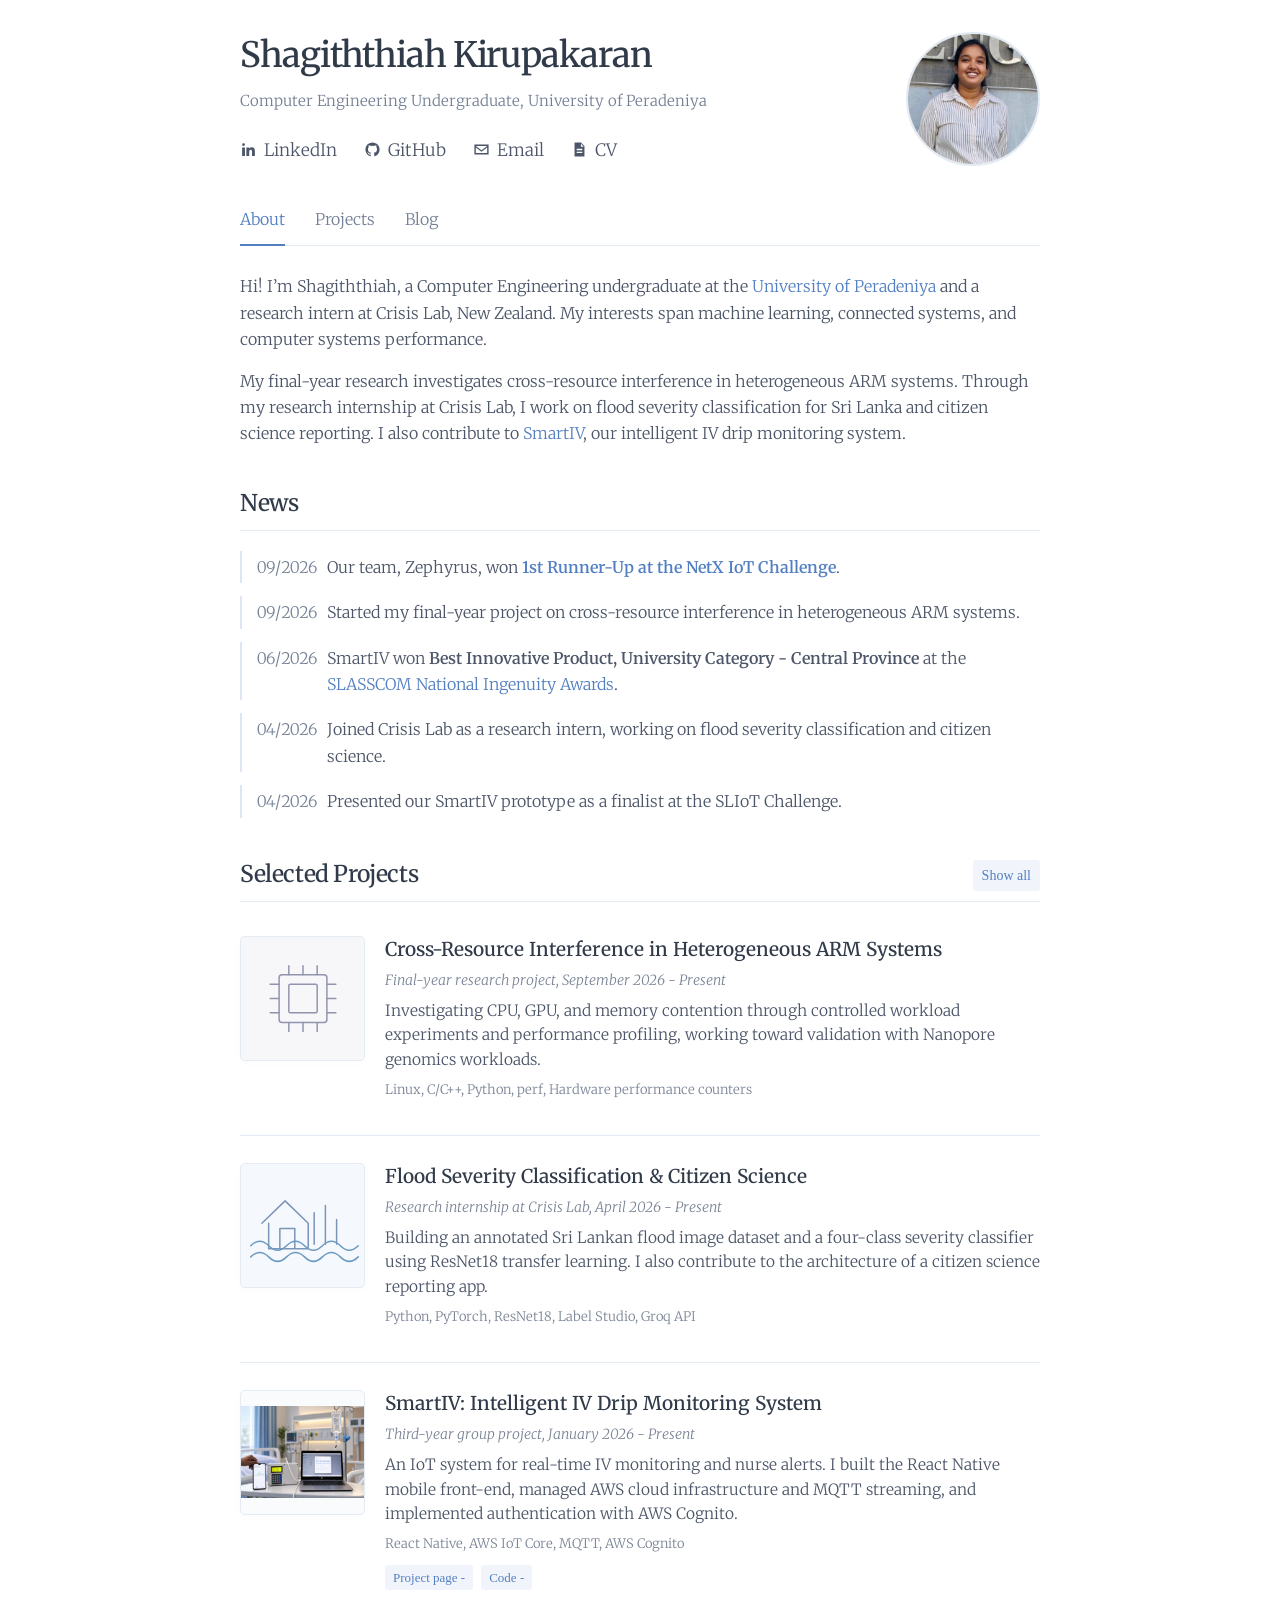
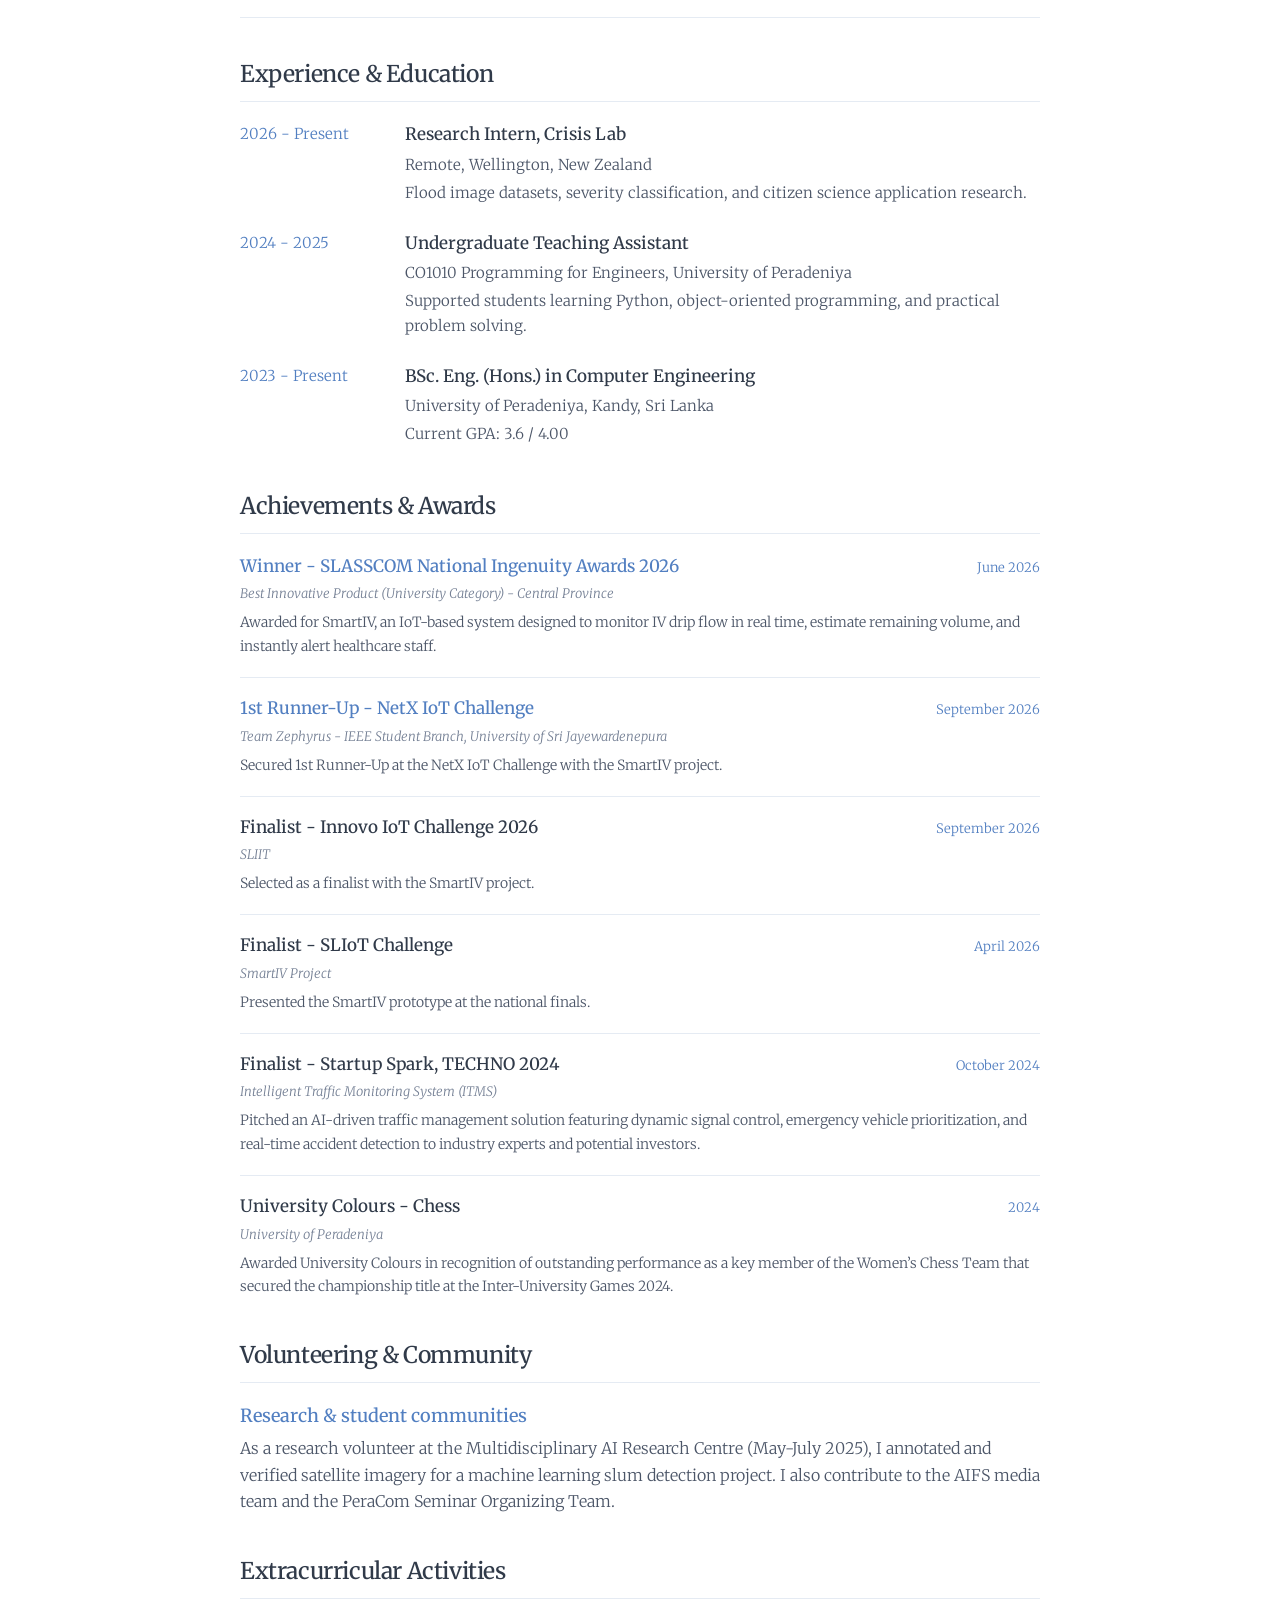
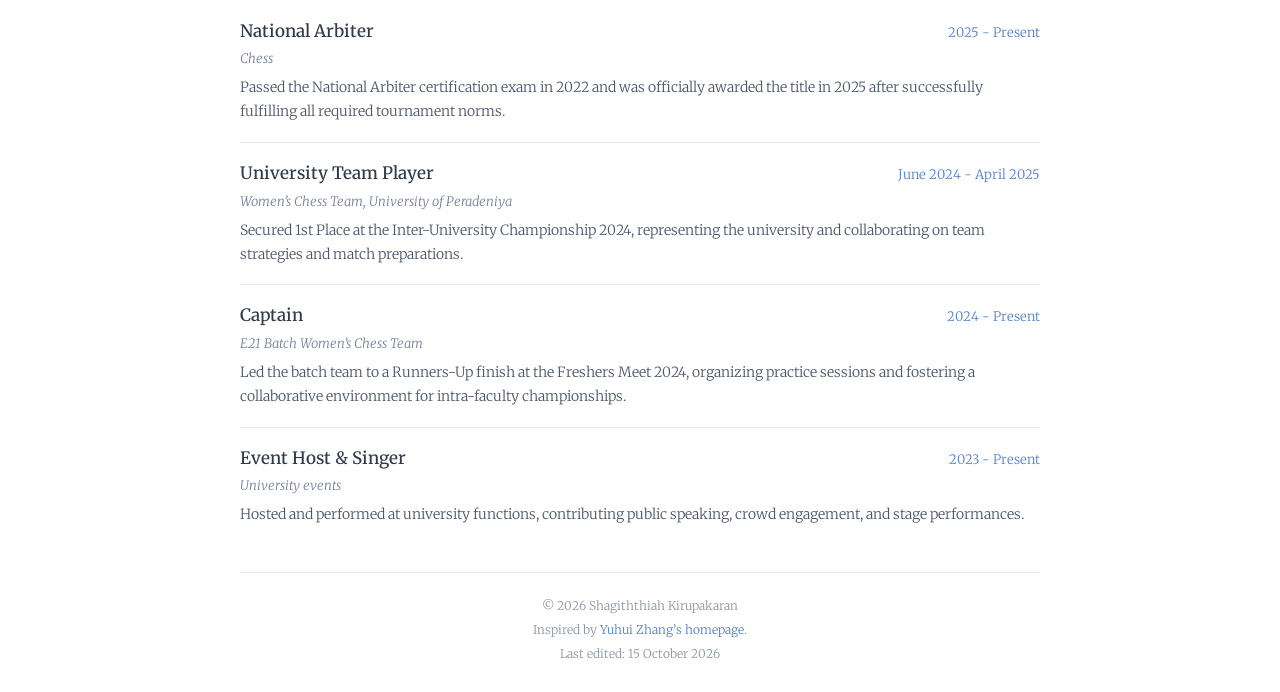
==== commit 806495bf: "Add last edited date to portfolio footer" ====
--- a/docs/index.html
+++ b/docs/index.html
@@ -143,7 +143,7 @@
         <div class="empty-blog"><svg aria-hidden="true" viewBox="0 0 48 48"><path d="M12 7h19l6 6v28H12V7Zm18 0v8h7M18 22h13M18 28h13M18 34h8"/></svg><h3>Writing is on the way.</h3><p>No posts published yet. Check back for future notes.</p><a href="#projects">Explore my projects in the meantime -</a></div>
       </section>
     </main>
-    <footer><p>© <span id="year">2026</span> Shagiththiah Kirupakaran</p><p>Inspired by <a href="https://cs.stanford.edu/~yuhuiz/">Yuhui Zhang’s homepage</a>.</p></footer>
+    <footer><p>© <span id="year">2026</span> Shagiththiah Kirupakaran</p><p>Inspired by <a href="https://cs.stanford.edu/~yuhuiz/">Yuhui Zhang’s homepage</a>.</p><p>Last edited: <time datetime="2026-10-15">15 October 2026</time></p></footer>
   </div>
 </body>
 </html>
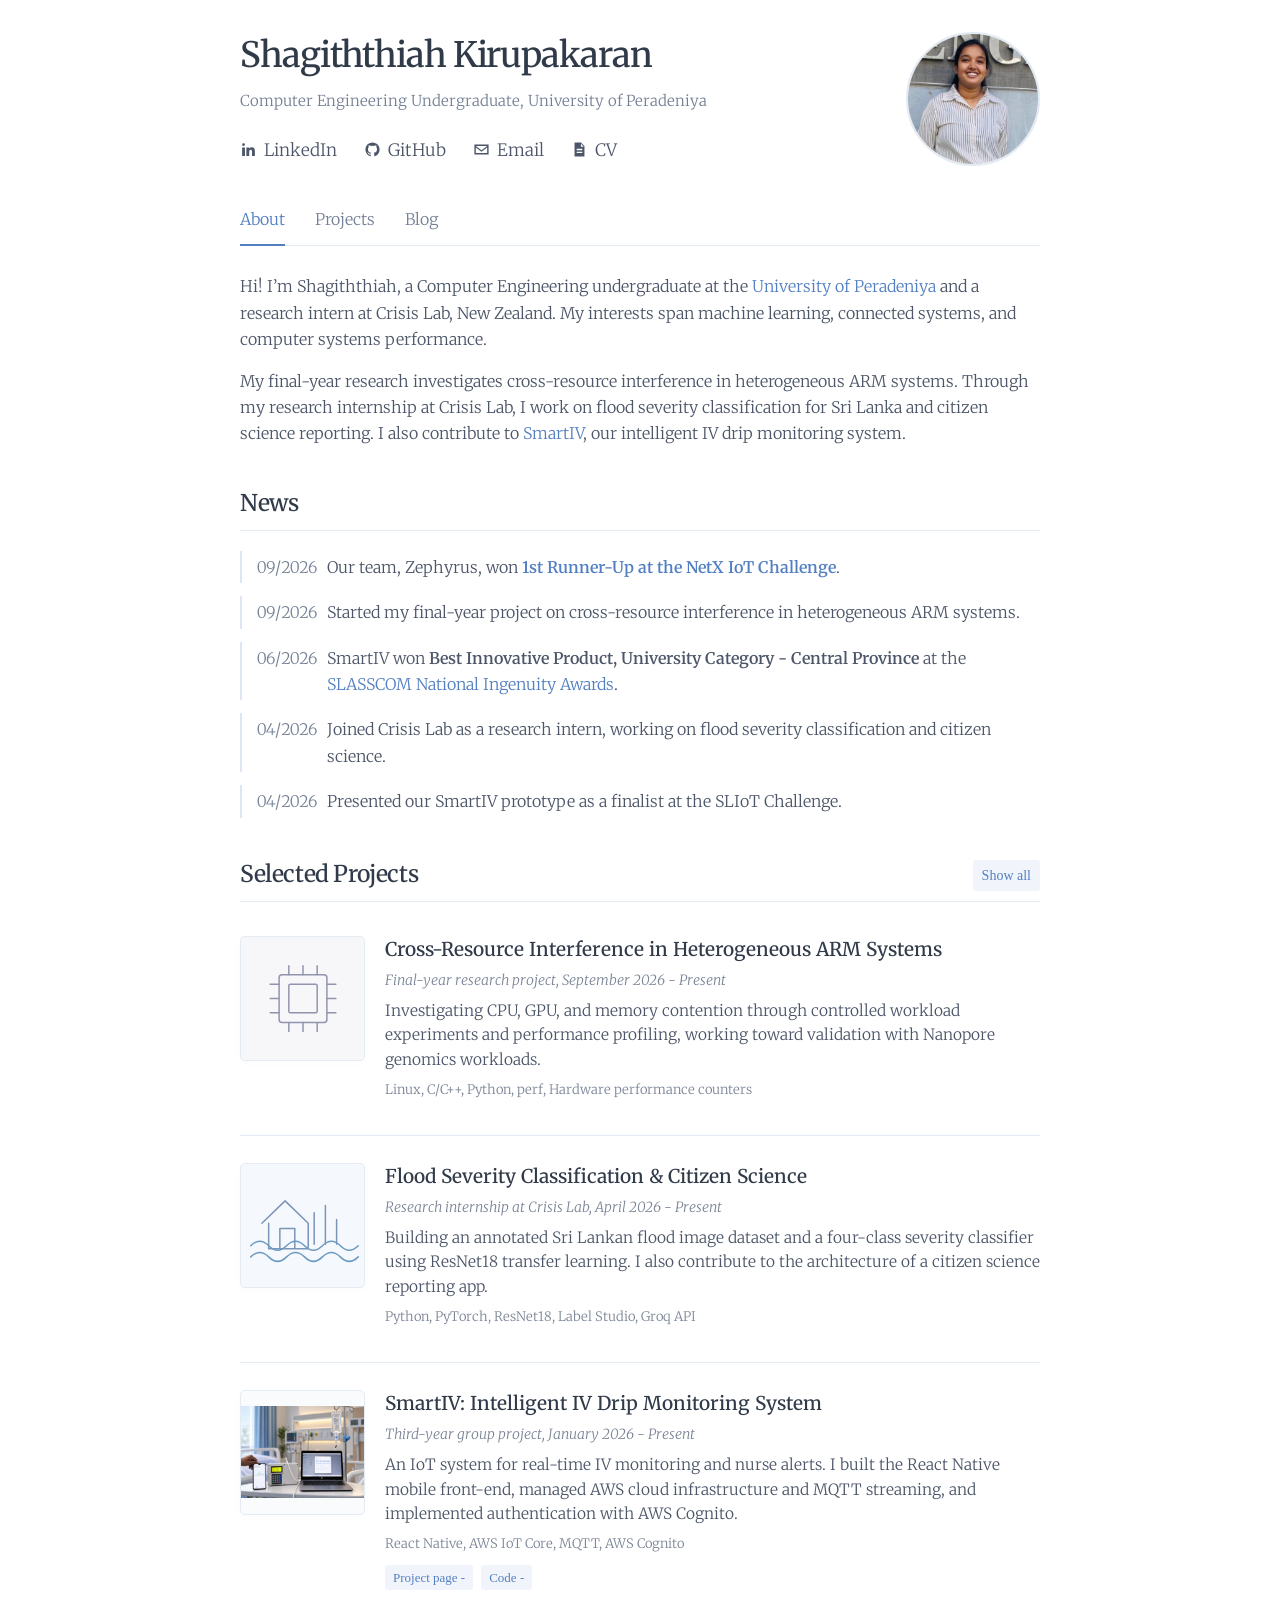
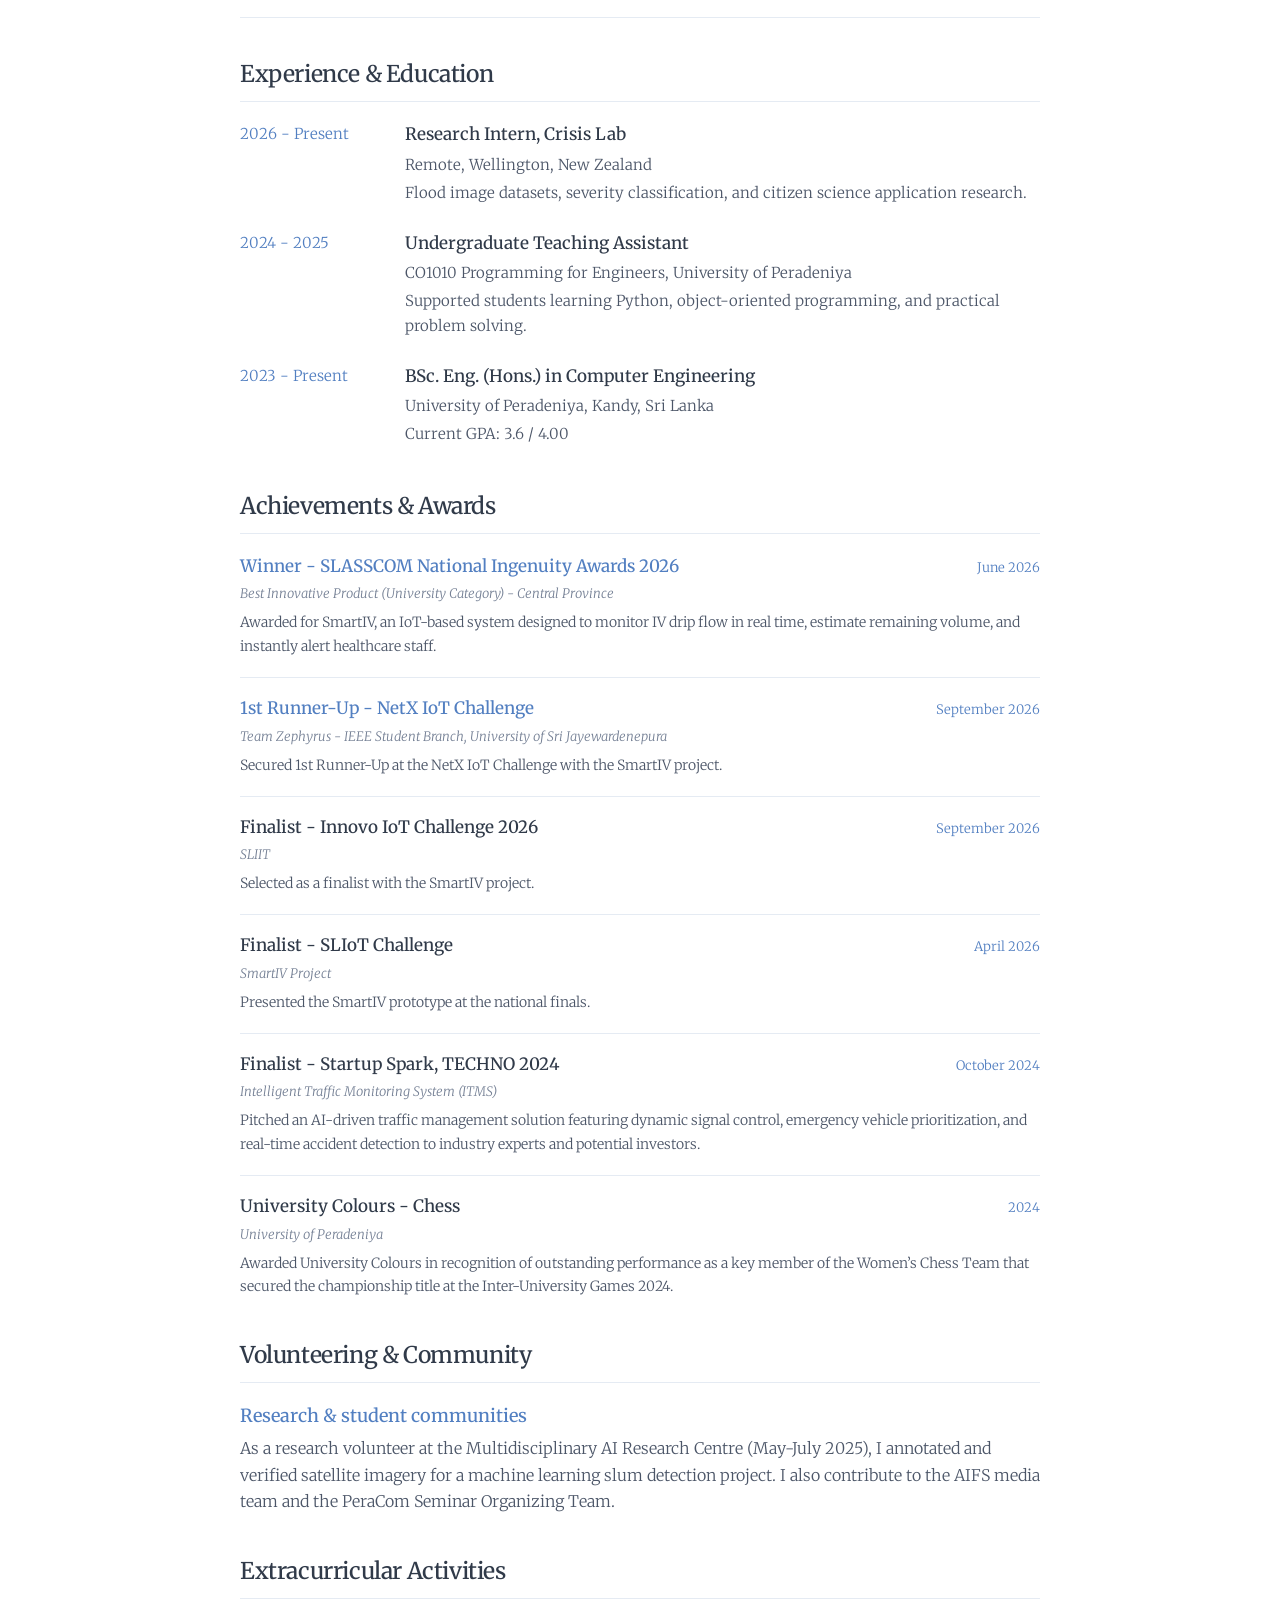
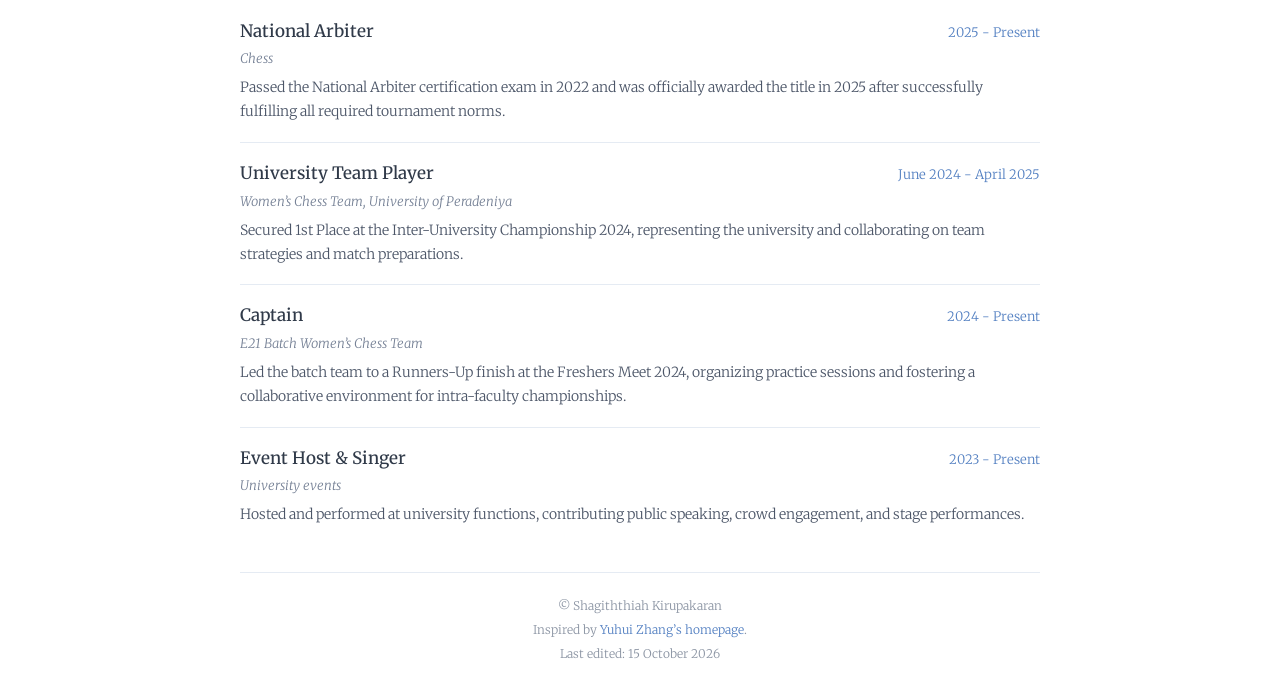
==== commit 3d925da2: "Remove year from copyright footer" ====
--- a/docs/index.html
+++ b/docs/index.html
@@ -143,7 +143,7 @@
         <div class="empty-blog"><svg aria-hidden="true" viewBox="0 0 48 48"><path d="M12 7h19l6 6v28H12V7Zm18 0v8h7M18 22h13M18 28h13M18 34h8"/></svg><h3>Writing is on the way.</h3><p>No posts published yet. Check back for future notes.</p><a href="#projects">Explore my projects in the meantime -</a></div>
       </section>
     </main>
-    <footer><p>© <span id="year">2026</span> Shagiththiah Kirupakaran</p><p>Inspired by <a href="https://cs.stanford.edu/~yuhuiz/">Yuhui Zhang’s homepage</a>.</p><p>Last edited: <time datetime="2026-10-15">15 October 2026</time></p></footer>
+    <footer><p>© Shagiththiah Kirupakaran</p><p>Inspired by <a href="https://cs.stanford.edu/~yuhuiz/">Yuhui Zhang’s homepage</a>.</p><p>Last edited: <time datetime="2026-10-15">15 October 2026</time></p></footer>
   </div>
 </body>
 </html>
